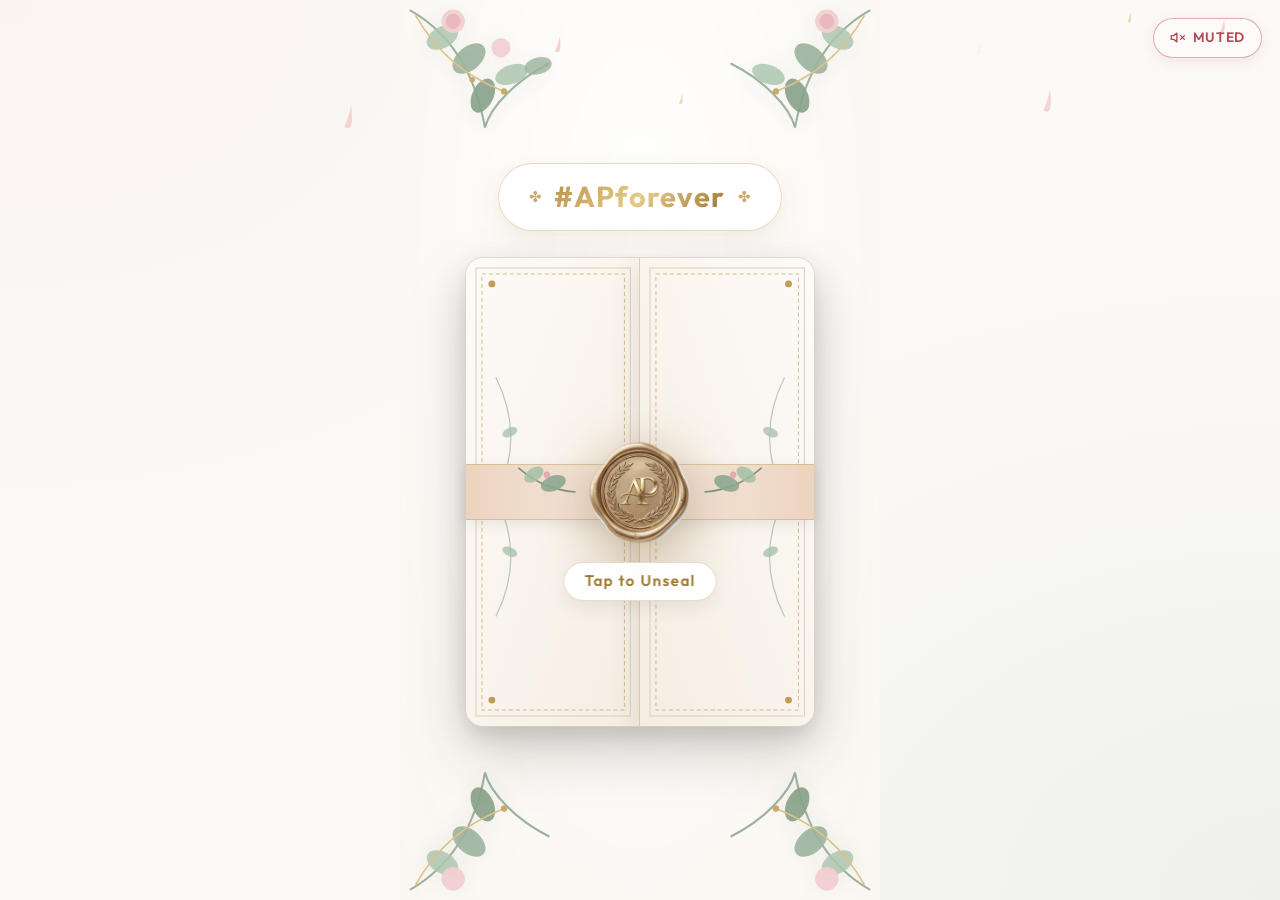
==== index.html @ a93ab53d "feat: add responsive CSS styling and update index footer with family compliments section" ====
<!DOCTYPE html>
<html lang="en">

<head>
  <meta charset="UTF-8" />
  <meta name="viewport" content="width=device-width, initial-scale=1.0, maximum-scale=1.0, user-scalable=no" />
  <title>Akash & Pranshi Wedding Invitation | #APforever</title>

  <!-- SEO & Social Sharing (WhatsApp / iMessage Preview) -->
  <meta name="description"
    content="With the heavenly blessings of our elders, Akash & Pranshi cordially invite you to celebrate their wedding on 12th & 20th November 2026." />
  <meta property="og:title" content="Akash & Pranshi are Getting Married! #APforever" />
  <meta property="og:description" content="Tap to open the 3D wedding invitation and explore celebrations." />
  <meta property="og:image" content="./previews/modern_botanical_hybrid_mockup_1789224368327.jpg" />
  <meta property="og:type" content="website" />

  <!-- Google Web Fonts -->
  <link rel="preconnect" href="https://fonts.googleapis.com">
  <link rel="preconnect" href="https://fonts.gstatic.com" crossorigin>
  <link
    href="https://fonts.googleapis.com/css2?family=Alex+Brush&family=Cormorant+Garamond:ital,wght@0,400;0,600;0,700;1,400&family=Great+Vibes&family=Monsieur+La+Doulaise&family=Noto+Serif+Devanagari:wght@500;600;700&family=Outfit:wght@300;400;500;600;700&family=Pinyon+Script&family=Rozha+One&display=swap"
    rel="stylesheet">

  <!-- Stylesheets (Cache-busted for mobile browsers) -->
  <link rel="stylesheet" href="./css/style.css?v=6.1" />
  <link rel="stylesheet" href="./css/envelope.css?v=4.0" />
  <link rel="stylesheet" href="./css/celebrate.css?v=1.0" />
</head>

<body>

  <!-- Floating Falling Rose & Eucalyptus Petals Canvas -->
  <canvas id="petal-canvas"></canvas>
  <!-- Fullscreen Royal Fireworks & Rocket Canvas -->
  <canvas id="fireworks-canvas"></canvas>

  <!-- Ambient Audio Floating Pill -->
  <div class="audio-control-pill muted" id="audio-pill" title="Click to Play Music">
    <span class="audio-icon-muted">
      <svg width="15" height="15" viewBox="0 0 24 24" fill="none" stroke="#b54a55" stroke-width="2.2"
        stroke-linecap="round" stroke-linejoin="round">
        <polygon points="11 5 6 9 2 9 2 15 6 15 11 19 11 5"></polygon>
        <line x1="23" y1="9" x2="17" y2="15"></line>
        <line x1="17" y1="9" x2="23" y2="15"></line>
      </svg>
    </span>
    <span class="audio-label">Muted</span>
  </div>

  <!-- Background Wedding Music Audio Element -->
  <audio id="wedding-audio" loop preload="auto">
    <source src="assets/audio/wedding_music.mp3" type="audio/mpeg">
    <source src="assets/audio/bg-music.mp3" type="audio/mpeg">
  </audio>

  <!-- Toast Notification Container -->
  <div class="toast-notification" id="toast">Address copied to clipboard!</div>

  <div class="app-container">

    <!-- ======================================================================
         Stage 1: 3D Wax Seal & Envelope (Interactive Opening)
         ====================================================================== -->
    <div class="envelope-screen-wrapper" id="envelope-screen">

      <!-- Lush Botanical Corner Garlands (SVG) -->
      <svg class="screen-floral-corner top-left" viewBox="0 0 160 160" fill="none">
        <path d="M10 10 C45 30 70 65 80 120 C85 100 110 75 140 60" stroke="#8ea992" stroke-width="2"
          stroke-linecap="round" />
        <!-- Eucalyptus Leaves -->
        <ellipse cx="40" cy="35" rx="16" ry="10" transform="rotate(-30 40 35)" fill="#a3bfa7" opacity="0.85" />
        <ellipse cx="65" cy="55" rx="18" ry="11" transform="rotate(-40 65 55)" fill="#8ea992" opacity="0.9" />
        <ellipse cx="78" cy="90" rx="17" ry="10" transform="rotate(-65 78 90)" fill="#78967c" opacity="0.9" />
        <ellipse cx="105" cy="70" rx="16" ry="9" transform="rotate(-20 105 70)" fill="#a3bfa7" opacity="0.85" />
        <ellipse cx="130" cy="62" rx="13" ry="8" transform="rotate(-15 130 62)" fill="#8ea992" opacity="0.8" />
        <!-- Blush Flower Buds -->
        <circle cx="50" cy="20" r="11" fill="#f0c8cb" opacity="0.95" />
        <circle cx="50" cy="20" r="7" fill="#e5adb1" opacity="0.9" />
        <circle cx="95" cy="45" r="9" fill="#f0c8cb" opacity="0.9" />
        <!-- Golden Branch Accents -->
        <path d="M15 15 C35 50 60 70 95 85" stroke="#d8ba78" stroke-width="1.5" stroke-linecap="round" />
        <circle cx="98" cy="86" r="3" fill="#c29d59" />
        <circle cx="68" cy="75" r="2.5" fill="#c29d59" />
      </svg>

      <svg class="screen-floral-corner top-right" viewBox="0 0 160 160" fill="none">
        <path d="M10 10 C45 30 70 65 80 120 C85 100 110 75 140 60" stroke="#8ea992" stroke-width="2"
          stroke-linecap="round" />
        <ellipse cx="40" cy="35" rx="16" ry="10" transform="rotate(-30 40 35)" fill="#a3bfa7" opacity="0.85" />
        <ellipse cx="65" cy="55" rx="18" ry="11" transform="rotate(-40 65 55)" fill="#8ea992" opacity="0.9" />
        <ellipse cx="78" cy="90" rx="17" ry="10" transform="rotate(-65 78 90)" fill="#78967c" opacity="0.9" />
        <ellipse cx="105" cy="70" rx="16" ry="9" transform="rotate(-20 105 70)" fill="#a3bfa7" opacity="0.85" />
        <circle cx="50" cy="20" r="11" fill="#f0c8cb" opacity="0.95" />
        <circle cx="50" cy="20" r="7" fill="#e5adb1" opacity="0.9" />
        <path d="M15 15 C35 50 60 70 95 85" stroke="#d8ba78" stroke-width="1.5" stroke-linecap="round" />
        <circle cx="98" cy="86" r="3" fill="#c29d59" />
      </svg>

      <svg class="screen-floral-corner bottom-left" viewBox="0 0 160 160" fill="none">
        <path d="M10 10 C45 30 70 65 80 120 C85 100 110 75 140 60" stroke="#8ea992" stroke-width="2"
          stroke-linecap="round" />
        <ellipse cx="40" cy="35" rx="16" ry="10" transform="rotate(-30 40 35)" fill="#a3bfa7" opacity="0.85" />
        <ellipse cx="65" cy="55" rx="18" ry="11" transform="rotate(-40 65 55)" fill="#8ea992" opacity="0.9" />
        <ellipse cx="78" cy="90" rx="17" ry="10" transform="rotate(-65 78 90)" fill="#78967c" opacity="0.9" />
        <circle cx="50" cy="20" r="11" fill="#f0c8cb" opacity="0.95" />
        <path d="M15 15 C35 50 60 70 95 85" stroke="#d8ba78" stroke-width="1.5" stroke-linecap="round" />
        <circle cx="98" cy="86" r="3" fill="#c29d59" />
      </svg>

      <svg class="screen-floral-corner bottom-right" viewBox="0 0 160 160" fill="none">
        <path d="M10 10 C45 30 70 65 80 120 C85 100 110 75 140 60" stroke="#8ea992" stroke-width="2"
          stroke-linecap="round" />
        <ellipse cx="40" cy="35" rx="16" ry="10" transform="rotate(-30 40 35)" fill="#a3bfa7" opacity="0.85" />
        <ellipse cx="65" cy="55" rx="18" ry="11" transform="rotate(-40 65 55)" fill="#8ea992" opacity="0.9" />
        <ellipse cx="78" cy="90" rx="17" ry="10" transform="rotate(-65 78 90)" fill="#78967c" opacity="0.9" />
        <circle cx="50" cy="20" r="11" fill="#f0c8cb" opacity="0.95" />
        <path d="M15 15 C35 50 60 70 95 85" stroke="#d8ba78" stroke-width="1.5" stroke-linecap="round" />
        <circle cx="98" cy="86" r="3" fill="#c29d59" />
      </svg>

      <!-- Elegant Hashtag Crest above Envelope -->
      <div class="envelope-intro-header">
        <div class="envelope-hashtag-crest">
          <span class="hashtag-flourish">✤</span>
          <span class="envelope-hashtag">#APforever</span>
          <span class="hashtag-flourish">✤</span>
        </div>
      </div>
      <div class="envelope-stage">
        <div class="envelope" id="main-envelope">

          <!-- Inside Royal Invitation Card (Revealed as palace doors open, then expands into full screen) -->
          <!-- Inside Royal Invitation Card (Floats Upwards upon unsealing) -->
          <div class="envelope-invitation-card" id="envelope-card" style="padding: 0; overflow: hidden; background: transparent; border: none; opacity: 0; visibility: hidden;">
            <div class="divine-popup-card theme-botanical" id="active-divine-card">
              <!-- Matching Royal Theme Frame with Corner Flourishes -->
              <div class="divine-card-frame">
                <div class="frame-corner top-left"></div>
                <div class="frame-corner top-right"></div>
                <div class="frame-corner bottom-left"></div>
                <div class="frame-corner bottom-right"></div>

                <!-- Center AP Monogram Logo: Positioned above and between the joining hands -->
                <div class="divine-ap-logo-wrap framed-logo">
                  <img src="./assets/ap_logo_brown.png" alt="AP Logo" class="divine-ap-logo-img" id="divine-ap-logo-img" />
                </div>

                <!-- Sacred Artwork: Both hands originate flush from the left and right frame lines -->
                <div class="divine-cutout-wrap framed-hands" id="divine-cutout-wrap">
                  <div class="divine-cutout-aura"></div>
                  <img src="./assets/shiva_parvati_vivah_hands.png" alt="Shiva Parvati Vivah Divine Hands Union" class="divine-hands-cutout" id="divine-hands-cutout" />
                </div>

                <!-- Bottom Footer: Couple Names -->
                <div class="divine-footer framed-footer">
                  <div class="divine-names-wrap">
                    <span class="divine-name name-akash">Akash</span>
                    <span class="divine-amp">&amp;</span>
                    <span class="divine-name name-pranshi">Pranshi</span>
                  </div>
                </div>
              </div>
            </div>
          </div>

          <!-- Gatefold Palace Doors: Left Door & Right Door -->
          <div class="gatefold-door gatefold-left" id="gatefold-left">
            <svg class="gatefold-door-svg" viewBox="0 0 175 470" preserveAspectRatio="none">
              <defs>
                <linearGradient id="gateGradL" x1="0%" y1="0%" x2="100%" y2="100%">
                  <stop offset="0%" stop-color="#fdfbf8" />
                  <stop offset="100%" stop-color="#f5ede2" />
                </linearGradient>
              </defs>
              <rect x="0" y="0" width="175" height="470" fill="url(#gateGradL)" />
              <rect x="10" y="10" width="155" height="450" fill="none" stroke="#e0d5c3" stroke-width="1.2" />
              <rect x="16" y="16" width="143" height="438" fill="none" stroke="#c29d59" stroke-width="1"
                stroke-dasharray="4,3" opacity="0.65" />
              <circle cx="26" cy="26" r="3.5" fill="#c29d59" />
              <circle cx="26" cy="444" r="3.5" fill="#c29d59" />
              <path d="M 30 120 C 50 160 50 200 30 240 C 50 280 50 320 30 360" stroke="#8ea992" stroke-width="1.2"
                fill="none" opacity="0.6" />
              <ellipse cx="44" cy="175" rx="8" ry="4.5" transform="rotate(-25 44 175)" fill="#a3bfa7" opacity="0.75" />
              <ellipse cx="44" cy="295" rx="8" ry="4.5" transform="rotate(25 44 295)" fill="#a3bfa7" opacity="0.75" />
            </svg>
          </div>

          <div class="gatefold-door gatefold-right" id="gatefold-right">
            <svg class="gatefold-door-svg" viewBox="0 0 175 470" preserveAspectRatio="none">
              <defs>
                <linearGradient id="gateGradR" x1="100%" y1="0%" x2="0%" y2="100%">
                  <stop offset="0%" stop-color="#fdfbf8" />
                  <stop offset="100%" stop-color="#f5ede2" />
                </linearGradient>
              </defs>
              <rect x="0" y="0" width="175" height="470" fill="url(#gateGradR)" />
              <rect x="10" y="10" width="155" height="450" fill="none" stroke="#e0d5c3" stroke-width="1.2" />
              <rect x="16" y="16" width="143" height="438" fill="none" stroke="#c29d59" stroke-width="1"
                stroke-dasharray="4,3" opacity="0.65" />
              <circle cx="149" cy="26" r="3.5" fill="#c29d59" />
              <circle cx="149" cy="444" r="3.5" fill="#c29d59" />
              <path d="M 145 120 C 125 160 125 200 145 240 C 125 280 125 320 145 360" stroke="#8ea992"
                stroke-width="1.2" fill="none" opacity="0.6" />
              <ellipse cx="131" cy="175" rx="8" ry="4.5" transform="rotate(25 131 175)" fill="#a3bfa7" opacity="0.75" />
              <ellipse cx="131" cy="295" rx="8" ry="4.5" transform="rotate(-25 131 295)" fill="#a3bfa7"
                opacity="0.75" />
            </svg>
          </div>

          <!-- Silk Ribbon Band across the Center Seam -->
          <div class="envelope-ribbon-band" id="envelope-ribbon-band"></div>

          <!-- Botanical Sprigs flanking the Seal -->
          <svg class="seal-botanical-wings" id="seal-wings" viewBox="0 0 240 80" fill="none">
            <path d="M60 40 C35 38 20 28 8 18" stroke="#78967c" stroke-width="1.5" stroke-linecap="round" />
            <ellipse cx="40" cy="32" rx="12" ry="7" transform="rotate(-20 40 32)" fill="#8ea992" opacity="0.9" />
            <ellipse cx="22" cy="24" rx="10" ry="6" transform="rotate(-35 22 24)" fill="#a3bfa7" opacity="0.85" />
            <circle cx="34" cy="24" r="3" fill="#e5adb1" />
            <path d="M180 40 C205 38 220 28 232 18" stroke="#78967c" stroke-width="1.5" stroke-linecap="round" />
            <ellipse cx="200" cy="32" rx="12" ry="7" transform="rotate(20 200 32)" fill="#8ea992" opacity="0.9" />
            <ellipse cx="218" cy="24" rx="10" ry="6" transform="rotate(35 218 24)" fill="#a3bfa7" opacity="0.85" />
            <circle cx="206" cy="24" r="3" fill="#e5adb1" />
          </svg>

          <!-- 3D Gold Wax Seal Monogram Locking Palace Doors -->
          <div class="wax-seal-wrapper" id="wax-seal-wrapper">
            <div class="wax-seal-stamp" id="wax-seal-stamp">
              <div class="seal-ring"></div>
              <div class="seal-monogram">AP</div>
            </div>
            <div class="seal-prompt" id="seal-prompt">Tap to Unseal</div>
          </div>

        </div>
      </div>
    </div>

    <!-- ======================================================================
         Stage 2: Full Wedding Invitation Card & Celebrations
         ====================================================================== -->
    <main id="wedding-card-view">

      <!-- Auspicious Hero Card -->
      <section class="hero-invitation-card">

        <!-- Lord Ganesha Auspicious Crest -->
        <div class="ganesha-crest">
          <img src="./assets/ganesha_gold.png" alt="Lord Ganesha" class="ganesha-icon-img" />
          <div class="ganesha-shloka">॥ श्री गणेशाय नमः ॥</div>
        </div>

        <span class="hashtag-pill">#APforever</span>

        <p class="invite-prose" style="font-size: 0.92rem; margin-bottom: 14px;">
          With the heavenly blessings of our beloved elders and families, we joyfully invite you to celebrate the
          wedding of
        </p>

        <!-- Couple Names Typography -->
        <div class="couple-names-block">
          <span class="couple-name name-akash">Akash</span>
          <span class="ampersand">&</span>
          <span class="couple-name name-pranshi">Pranshi</span>
        </div>

        <div class="gold-flourish-divider">
          <span class="flourish-symbol">✤</span>
        </div>

        <p class="invite-prose">
          Two souls, two families, united in love and lifelong companionship.
        </p>

        <!-- Live Countdown Timer -->
        <div class="countdown-container">
          <div class="countdown-title">Counting Down to Our Auspicious Union</div>
          <div class="countdown-grid">
            <div class="countdown-slot">
              <div class="countdown-number" id="cd-days">00</div>
              <div class="countdown-unit">Days</div>
            </div>
            <div class="countdown-slot">
              <div class="countdown-number" id="cd-hours">00</div>
              <div class="countdown-unit">Hours</div>
            </div>
            <div class="countdown-slot">
              <div class="countdown-number" id="cd-minutes">00</div>
              <div class="countdown-unit">Mins</div>
            </div>
            <div class="countdown-slot">
              <div class="countdown-number" id="cd-seconds">00</div>
              <div class="countdown-unit">Secs</div>
            </div>
          </div>
        </div>

        <!-- Action Buttons Grid -->
        <div class="cta-actions-group">
          <!-- Celebrate Our Union Button (Multi-Rocket Salvo Celebration) -->
          <button class="btn-celebrate celebrate-theme-3" id="btn-celebrate" title="Click to launch celebration fireworks!">
            <span class="celebrate-icon">🌺</span>
            <span class="celebrate-label">Celebrate Our Union</span>
          </button>

          <button class="btn-gold" id="btn-add-calendar">
            <span>📅 Add to Google Calendar</span>
          </button>
        </div>

      </section>

      <!-- ======================================================================
           Section: Interactive Itinerary Tabs (No Sangeet)
           ====================================================================== -->
      <section class="section-container" id="schedule-section">
        <div class="section-header">
          <span class="section-label">Wedding Festivities</span>
          <h2 class="section-heading">Ceremony Itinerary</h2>
        </div>

        <!-- Interaction Affordance Cue -->
        <div class="tab-interaction-cue">
          <span>✨ 2-Day Celebrations • Tap below to switch ✦</span>
        </div>

        <!-- Tab Pills with Smooth Sliding Indicator & Dual-Tier Date Badges -->
        <div class="tab-pills-wrapper" id="tab-pills-wrapper" data-active-tab="tab-tilak">
          <div class="tab-slider-indicator" id="tab-slider-indicator"></div>
          <button class="tab-pill-btn active" data-tab="tab-tilak">
            <span class="tab-btn-title">Tilak Ceremony</span>
            <span class="tab-btn-badge">Day 1 • Nov 12</span>
          </button>
          <button class="tab-pill-btn" data-tab="tab-wedding">
            <span class="tab-btn-title">The Wedding</span>
            <span class="tab-btn-badge">Day 2 • Nov 20</span>
          </button>
        </div>

        <!-- Tab Content 1: Tilak Ceremony -->
        <div class="tab-content-card active" id="tab-tilak">
          <span class="ceremony-badge">Day 1 • Auspicious Blessings</span>
          <h3 class="ceremony-title">Tilak Ceremony</h3>
          <div class="ceremony-datetime">
            <span>🗓️ Thursday, 12th November 2026</span>
          </div>

          <!-- Event Schedule Milestones -->
          <div class="timeline-milestones">
            <div class="milestone-item">
              <span class="milestone-time">06:00 PM</span>
              <div class="milestone-content">
                <strong>Tilak Ceremony</strong>
                <span>Sacred tilak rituals, auspicious blessings, and familial honor to sanctify the auspicious bond</span>
                <div class="milestone-attire-row">
                  <span class="milestone-attire-label">🟡 Attire: Royal Traditional / Festive Ethnic</span>
                  <div class="milestone-swatch-discs">
                    <div class="swatch-halo-disc" style="background: #D4AF37;" title="Royal Gold"></div>
                    <div class="swatch-halo-disc" style="background: #E58E26;" title="Auspicious Saffron"></div>
                    <div class="swatch-halo-disc" style="background: #8A1C24;" title="Festive Maroon"></div>
                    <div class="swatch-halo-disc" style="background: #FDFBF7;" title="Raw Silk Ivory"></div>
                  </div>
                </div>
              </div>
            </div>
            <div class="milestone-item">
              <span class="milestone-time">08:00 PM</span>
              <div class="milestone-content">
                <strong>Dinner</strong>
                <span>Celebratory royal dinner feast with loved ones</span>
              </div>
            </div>
          </div>

          <div class="ceremony-venue-box">
            <div class="venue-header-row">
              <span class="venue-name">📍 Akash's Residence</span>
              <button class="btn-copy-address" onclick="copyAddress('House No. 238, Sparsh Paradise, Phase II, Rahimabad, Sarojini Nagar, Lucknow, Uttar Pradesh')">📋
                Copy</button>
            </div>
            House No. 238, Sparsh Paradise, Phase II,<br>
            Rahimabad, Sarojini Nagar, Lucknow, Uttar Pradesh
          </div>

          <button class="btn-gold" onclick="openDirections('tilak')">
            <span>🗺️ Get Directions on Google Maps</span>
          </button>
        </div>

        <!-- Tab Content 2: The Wedding -->
        <div class="tab-content-card" id="tab-wedding">
          <span class="ceremony-badge">Day 2 • Sacred Union & Celebrations</span>
          <h3 class="ceremony-title">The Wedding</h3>
          <div class="ceremony-datetime">
            <span>🗓️ Friday, 20th November 2026</span>
          </div>

          <!-- Event Schedule Milestones -->
          <div class="timeline-milestones">
            <div class="milestone-item">
              <span class="milestone-time">09:00 AM</span>
              <div class="milestone-content">
                <strong>Baraat Nikasi</strong>
                <span class="milestone-highlight-note">
                  📌 <em>Please note: The baraat will set out from our residence on Friday, 20 November 2026, at 9:00 AM. Your timely presence is kindly requested.</em>
                </span>
              </div>
            </div>
            <div class="milestone-item">
              <span class="milestone-time">08:00 PM</span>
              <div class="milestone-content">
                <strong>Baraat Swagat</strong>
                <span>Welcoming the groom with joy and drums</span>
              </div>
            </div>
            <div class="milestone-item">
              <span class="milestone-time">08:30 PM</span>
              <div class="milestone-content">
                <strong>Jaimala</strong>
                <span>Exchange of sacred floral garlands</span>
              </div>
            </div>
            <div class="milestone-item">
              <span class="milestone-time">09:00 PM</span>
              <div class="milestone-content">
                <strong>Dinner</strong>
                <span>Celebratory royal dinner banquet with loved ones</span>
              </div>
            </div>
            <div class="milestone-item">
              <span class="milestone-time">Next Day ~06:00 AM</span>
              <div class="milestone-content">
                <strong>Vidayi</strong>
                <span>Heartfelt farewell & lifelong blessings</span>
              </div>
            </div>
          </div>

          <div class="ceremony-venue-box">
            <div class="venue-header-row">
              <span class="venue-name">📍 HB Klyde Premier</span>
              <button class="btn-copy-address"
                onclick="copyAddress('HB Klyde Premier, Near Aryabhatta International School, Zero Point, Rampur Road, Moradabad, Uttar Pradesh 244001')">📋
                Copy</button>
            </div>
            Near Aryabhatta International School, Zero Point,<br>
            Rampur Road, Moradabad, Uttar Pradesh 244001
          </div>

          <button class="btn-gold" onclick="openDirections('wedding')">
            <span>🗺️ Get Directions on Google Maps</span>
          </button>
        </div>

      </section>

      <!-- ======================================================================
           Section: Digital "Shower Blessings" Guestbook
           ====================================================================== -->
      <section class="section-container" id="guestbook-section">
        <div class="section-header">
          <span class="section-label">Your Love & Prayers</span>
          <h2 class="section-heading">Shower Blessings</h2>
        </div>

        <div class="guestbook-card">
          <form class="blessing-form" id="blessing-form">
            <input type="text" id="guest-name" class="input-field" placeholder="Your Name" required />
            <textarea id="guest-message" class="textarea-field"
              placeholder="Share your heartfelt blessing or warm message for the couple..." required></textarea>
            <button type="submit" class="btn-shower">
              <span>🌸 Shower Blessings on Akash & Pranshi</span>
            </button>
          </form>

          <!-- Wishes Stream -->
          <div class="wishes-stream" id="wishes-stream">
            <!-- Dynamically populated by guestbook.js -->
          </div>
        </div>
      </section>

      <!-- Footer -->
      <footer>
        <!-- Closing Botanical Lotus Garland -->
        <svg class="footer-lotus-garland" viewBox="0 0 240 40" fill="none">
          <!-- Center Lotus -->
          <path d="M120 6 C115 15 110 24 120 31 C130 24 125 15 120 6 Z" fill="#c29d59" opacity="0.95" />
          <path d="M120 16 C111 17 104 23 113 30 C117 28 119 23 120 16 Z" fill="#dfbe7d" opacity="0.9" />
          <path d="M120 16 C129 17 136 23 127 30 C123 28 121 23 120 16 Z" fill="#dfbe7d" opacity="0.9" />
          <circle cx="120" cy="3" r="1.8" fill="#c29d59" />
          <!-- Left Vine & Leaves -->
          <path d="M108 26 C88 26 68 20 38 22 C24 23 10 24 0 24" stroke="#c29d59" stroke-width="1.2"
            stroke-linecap="round" />
          <ellipse cx="88" cy="20" rx="8" ry="4.5" transform="rotate(-15 88 20)" fill="#8ea992" opacity="0.88" />
          <ellipse cx="66" cy="24" rx="7" ry="4" transform="rotate(18 66 24)" fill="#a3bfa7" opacity="0.85" />
          <ellipse cx="44" cy="19" rx="6" ry="3.5" transform="rotate(-10 44 19)" fill="#78967c" opacity="0.88" />
          <circle cx="76" cy="15" r="2" fill="#c29d59" />
          <circle cx="54" cy="26" r="1.8" fill="#e5adb1" />
          <!-- Right Vine & Leaves -->
          <path d="M132 26 C152 26 172 20 202 22 C216 23 230 24 240 24" stroke="#c29d59" stroke-width="1.2"
            stroke-linecap="round" />
          <ellipse cx="152" cy="20" rx="8" ry="4.5" transform="rotate(15 152 20)" fill="#8ea992" opacity="0.88" />
          <ellipse cx="174" cy="24" rx="7" ry="4" transform="rotate(-18 174 24)" fill="#a3bfa7" opacity="0.85" />
          <ellipse cx="196" cy="19" rx="6" ry="3.5" transform="rotate(10 196 19)" fill="#78967c" opacity="0.88" />
          <circle cx="164" cy="15" r="2" fill="#c29d59" />
          <circle cx="186" cy="26" r="1.8" fill="#e5adb1" />
        </svg>

        <p style="font-weight: 600; color: var(--color-primary); margin-bottom: 8px;">#APforever</p>

        <!-- With Best Compliments From Box -->
        <div class="compliments-box">
          <div class="compliments-title"><strong>With Best Compliments From</strong></div>
          <div class="compliments-names"><strong>Mr. NK Dubey and Mrs. Madhuri Dubey</strong></div>
          <div class="compliments-address">
            House No. 238, Sparsh Paradise, Phase II,<br>
            Rahimabad, Sarojini Nagar, Lucknow, Uttar Pradesh
          </div>
        </div>

        <!-- Bottom Flourish Baseline -->
        <div class="footer-bottom-flourish">
          <span>✦</span>
          <span>❖</span>
          <span>✦</span>
        </div>
      </footer>

    </main>

  </div>

  <!-- High-Performance 60fps Animation Library: GSAP 3.12 (Offline-first with CDN Fallback) -->
  <script src="./js/libs/gsap.min.js"></script>
  <script>
    if (typeof gsap === 'undefined') {
      document.write('<script src="https://cdnjs.cloudflare.com/ajax/libs/gsap/3.12.5/gsap.min.js"><\/script>');
    }
  </script>

  <!-- Scripts (Cache-busted for mobile browsers) -->
  <script src="./js/petals.js?v=2.2"></script>
  <script src="./js/app.js?v=2.3"></script>
  <script src="./js/envelope.js?v=3.9"></script>
  <script src="./js/countdown.js?v=2.2"></script>
  <script src="./js/schedule.js?v=2.4"></script>
  <script src="./js/celebrate.js?v=1.0"></script>
  <script src="./js/guestbook.js?v=2.2"></script>

</body>

</html>
---- css/style.css ----
/* ==========================================================================
   Akash & Pranshi Wedding Invitation (#APforever)
   Design System: Modern Botanical Editorial
   ========================================================================== */

:root {
  /* Color Tokens */
  --color-bg: #fcfaf7;
  --color-card-bg: #ffffff;
  --color-primary: #3d5042;
  --color-primary-light: #526857;
  --color-sage: #8ea992;
  --color-sage-soft: rgba(142, 169, 146, 0.15);
  --color-gold: #c29d59;
  --color-gold-light: #e5cd96;
  --color-gold-dark: #9e7a36;
  --color-gold-gradient: linear-gradient(135deg, #c29d59 0%, #ecd399 50%, #9e7a36 100%);
  --color-blush: #eac5c8;
  --color-blush-soft: rgba(234, 197, 200, 0.25);
  --color-text: #262927;
  --color-text-muted: #676e69;
  --color-border: #ede7dd;
  --color-border-gold: rgba(194, 157, 89, 0.35);

  /* Typography */
  --font-serif: 'Cormorant Garamond', Georgia, serif;
  --font-sans: 'Outfit', -apple-system, BlinkMacSystemFont, sans-serif;
  --font-script: 'Alex Brush', 'Great Vibes', cursive;
  --font-hindi: 'Noto Serif Devanagari', serif;

  /* Shadows & Glassmorphism */
  --shadow-subtle: 0 8px 30px rgba(0, 0, 0, 0.04);
  --shadow-card: 0 15px 45px rgba(50, 40, 30, 0.08);
  --shadow-gold: 0 8px 25px rgba(194, 157, 89, 0.28);
  --glass-bg: rgba(255, 255, 255, 0.85);
  --glass-border: 1px solid rgba(255, 255, 255, 0.7);
  --glass-blur: blur(14px);

  /* Layout */
  --container-width: 480px; /* Mobile optimal width */
  --radius-lg: 24px;
  --radius-md: 16px;
  --radius-pill: 999px;
}

/* Reset & Base */
*, *::before, *::after {
  box-sizing: border-box;
  margin: 0;
  padding: 0;
  -webkit-tap-highlight-color: transparent;
}

html {
  scroll-behavior: smooth;
  font-size: 17.5px;
}

body {
  font-family: var(--font-sans);
  background-color: var(--color-bg);
  background-image: 
    radial-gradient(at 0% 0%, rgba(234, 197, 200, 0.12) 0px, transparent 50%),
    radial-gradient(at 100% 100%, rgba(142, 169, 146, 0.12) 0px, transparent 50%);
  color: var(--color-text);
  line-height: 1.6;
  min-height: 100vh;
  overflow-x: hidden;
  position: relative;
}

/* Background Petals Canvas */
#petal-canvas {
  position: fixed;
  top: 0;
  left: 0;
  width: 100vw;
  height: 100vh;
  pointer-events: none;
  z-index: 1000;
}

/* App Wrapper */
.app-container {
  width: 100%;
  max-width: var(--container-width);
  margin: 0 auto;
  min-height: 100vh;
  position: relative;
  display: flex;
  flex-direction: column;
}

/* Floating Audio Control Pill */
.audio-control-pill {
  position: fixed;
  top: 18px;
  right: 18px;
  z-index: 999;
  background: var(--glass-bg);
  backdrop-filter: var(--glass-blur);
  -webkit-backdrop-filter: var(--glass-blur);
  border: 1px solid var(--color-border-gold);
  padding: 8px 16px;
  border-radius: var(--radius-pill);
  display: flex;
  align-items: center;
  gap: 8px;
  cursor: pointer;
  box-shadow: 0 6px 20px rgba(0, 0, 0, 0.06);
  transition: all 0.3s cubic-bezier(0.2, 0.8, 0.2, 1);
}

.audio-control-pill:hover {
  transform: translateY(-2px);
  box-shadow: var(--shadow-gold);
}

/* Playing State */
.audio-control-pill.playing {
  border-color: var(--color-gold);
  background: rgba(255, 255, 255, 0.94);
  box-shadow: 0 4px 20px rgba(194, 157, 89, 0.35);
}

.audio-control-pill.playing .audio-label {
  color: var(--color-primary);
  font-weight: 600;
}

/* Muted State */
.audio-control-pill.muted {
  border-color: rgba(181, 74, 85, 0.45);
  background: rgba(255, 250, 250, 0.94);
  box-shadow: 0 4px 15px rgba(181, 74, 85, 0.12);
}

.audio-control-pill.muted .audio-label {
  color: #b54a55;
  font-weight: 600;
}

.audio-icon-muted {
  display: flex;
  align-items: center;
  justify-content: center;
}

.music-bars {
  display: flex;
  align-items: flex-end;
  gap: 3px;
  height: 14px;
}

.music-bars span {
  width: 2.5px;
  height: 100%;
  background: var(--color-gold);
  border-radius: 2px;
  transform-origin: bottom;
  animation: equalize 1.2s infinite ease-in-out;
}

.music-bars span:nth-child(1) { height: 40%; animation-delay: 0s; }
.music-bars span:nth-child(2) { height: 90%; animation-delay: 0.2s; }
.music-bars span:nth-child(3) { height: 60%; animation-delay: 0.4s; }

@keyframes equalize {
  0%, 100% { transform: scaleY(0.3); }
  50% { transform: scaleY(1); }
}

.audio-label {
  font-size: 0.78rem;
  letter-spacing: 0.05em;
  text-transform: uppercase;
}

/* ==========================================================================
   Main Wedding Card & Sections
   ========================================================================== */

#wedding-card-view {
  display: none;
  opacity: 0;
  padding: 16px 16px 80px;
  width: 100%;
  will-change: opacity, transform;
}

#wedding-card-view.active {
  display: block;
  opacity: 1;
}

/* Botanical Hero Card */
.hero-invitation-card {
  background: var(--color-card-bg);
  border-radius: var(--radius-lg);
  border: 1px solid var(--color-border);
  box-shadow: var(--shadow-card);
  padding: 40px 24px 34px;
  text-align: center;
  position: relative;
  overflow: hidden;
  margin-bottom: 24px;
}

/* Subtle corner botanical watermarks */
.hero-invitation-card::before,
.hero-invitation-card::after {
  content: '';
  position: absolute;
  width: 130px;
  height: 130px;
  background-size: contain;
  background-repeat: no-repeat;
  pointer-events: none;
  opacity: 0.45;
}

.hero-invitation-card::before {
  top: 0;
  left: 0;
  background-image: radial-gradient(circle at top left, rgba(142, 169, 146, 0.4), transparent 70%);
}

.hero-invitation-card::after {
  bottom: 0;
  right: 0;
  background-image: radial-gradient(circle at bottom right, rgba(234, 197, 200, 0.4), transparent 70%);
}

/* Auspicious Lord Ganesha Header */
.ganesha-crest {
  display: flex;
  flex-direction: column;
  align-items: center;
  margin-bottom: 20px;
}

.ganesha-icon-img {
  width: 76px;
  height: auto;
  aspect-ratio: 350 / 462;
  object-fit: contain;
  filter: drop-shadow(0 4px 12px rgba(194, 157, 89, 0.38));
  margin-bottom: 12px;
  transition: transform 0.4s ease;
  user-select: none;
}

.ganesha-icon-img:hover {
  transform: scale(1.06);
}

.ganesha-sneak-img {
  width: 44px;
  height: auto;
  aspect-ratio: 350 / 462;
  object-fit: contain;
  filter: drop-shadow(0 2px 6px rgba(194, 157, 89, 0.3));
  margin-bottom: 6px;
  user-select: none;
}

.ganesha-icon-svg {
  width: 58px;
  height: 58px;
  fill: var(--color-gold);
  filter: drop-shadow(0 2px 8px rgba(194, 157, 89, 0.3));
  margin-bottom: 8px;
  transition: transform 0.4s ease;
}

.ganesha-icon-svg:hover {
  transform: scale(1.06);
}

.ganesha-shloka {
  font-family: var(--font-hindi);
  color: var(--color-gold-dark);
  font-size: 1.18rem;
  letter-spacing: 0.05em;
  font-weight: 600;
  text-shadow: 0 1px 2px rgba(194, 157, 89, 0.15);
}

/* Hashtag Pill */
.hashtag-pill {
  display: inline-block;
  padding: 4px 14px;
  background: var(--color-sage-soft);
  color: var(--color-primary);
  font-family: var(--font-sans);
  font-size: 0.82rem;
  font-weight: 600;
  letter-spacing: 0.04em;
  border-radius: var(--radius-pill);
  margin-bottom: 12px;
  text-transform: none;
}

/* Couple Names Typography */
.couple-names-block {
  margin: 32px 0 22px;
  overflow: visible;
}

.couple-name {
  font-family: 'Alex Brush', 'Great Vibes', cursive;
  font-size: clamp(3.2rem, 10vw, 4.2rem);
  font-weight: 400;
  color: #1a1a1a;
  line-height: 1.15;
  display: block;
  letter-spacing: 0.02em;
  padding: 2px 0;
  text-shadow: 0 1px 2px rgba(0, 0, 0, 0.05);
}

.couple-name.name-akash,
.name-akash {
  font-family: 'Alex Brush', 'Pinyon Script', cursive;
}

.ampersand {
  font-family: var(--font-script);
  font-size: clamp(2.2rem, 6.5vw, 2.8rem);
  color: var(--color-gold);
  display: block;
  margin: -6px 0;
  font-weight: 400;
}

/* Invitation Text */
.invite-prose {
  color: var(--color-text-muted);
  font-size: 0.95rem;
  max-width: 360px;
  margin: 0 auto 22px;
  line-height: 1.6;
}

.gold-flourish-divider {
  display: flex;
  align-items: center;
  justify-content: center;
  gap: 12px;
  margin: 20px 0;
}

.gold-flourish-divider::before,
.gold-flourish-divider::after {
  content: '';
  height: 1px;
  width: 50px;
  background: linear-gradient(to right, transparent, var(--color-gold), transparent);
}

.flourish-symbol {
  color: var(--color-gold);
  font-size: 0.9rem;
}

/* Live Countdown Box */
.countdown-container {
  background: rgba(253, 251, 248, 0.9);
  border: 1px solid var(--color-border);
  border-radius: var(--radius-md);
  padding: 18px 12px;
  margin: 20px 0 24px;
}

.countdown-title {
  font-size: 0.78rem;
  font-weight: 600;
  letter-spacing: 0.12em;
  text-transform: uppercase;
  color: var(--color-primary);
  margin-bottom: 12px;
}

.countdown-grid {
  display: flex;
  justify-content: center;
  gap: 10px;
}

.countdown-slot {
  background: #ffffff;
  border: 1px solid rgba(194, 157, 89, 0.25);
  border-radius: 12px;
  padding: 10px 8px;
  min-width: 60px;
  box-shadow: 0 4px 12px rgba(0, 0, 0, 0.03);
}

.countdown-number {
  font-family: var(--font-serif);
  font-size: 1.65rem;
  font-weight: 700;
  color: var(--color-gold-dark);
  line-height: 1;
}

.countdown-unit {
  font-size: 0.65rem;
  font-weight: 600;
  color: var(--color-text-muted);
  text-transform: uppercase;
  letter-spacing: 0.05em;
  margin-top: 4px;
}

/* Action Buttons */
.btn-gold {
  background: var(--color-gold-gradient);
  color: #ffffff;
  font-family: var(--font-sans);
  font-size: 0.88rem;
  font-weight: 600;
  letter-spacing: 0.06em;
  text-transform: uppercase;
  padding: 14px 28px;
  border-radius: var(--radius-pill);
  border: none;
  cursor: pointer;
  box-shadow: var(--shadow-gold);
  transition: all 0.3s ease;
  display: inline-flex;
  align-items: center;
  justify-content: center;
  gap: 8px;
  text-decoration: none;
  width: 100%;
}

.btn-gold:hover {
  transform: translateY(-2px);
  box-shadow: 0 10px 30px rgba(194, 157, 89, 0.4);
}

.btn-secondary {
  background: transparent;
  color: var(--color-primary);
  border: 1.5px solid var(--color-primary);
  padding: 12px 24px;
  border-radius: var(--radius-pill);
  font-size: 0.85rem;
  font-weight: 600;
  cursor: pointer;
  display: inline-flex;
  align-items: center;
  justify-content: center;
  gap: 8px;
  text-decoration: none;
  transition: all 0.3s ease;
  width: 100%;
  margin-top: 10px;
}

.btn-secondary:hover {
  background: var(--color-sage-soft);
}

/* ==========================================================================
   Section: Interactive Event Tabs (Schedule)
   ========================================================================== */

.section-container {
  margin-bottom: 30px;
}

.section-header {
  text-align: center;
  margin-bottom: 20px;
}

.section-label {
  font-size: 0.78rem;
  font-weight: 600;
  letter-spacing: 0.14em;
  text-transform: uppercase;
  color: var(--color-gold);
  display: block;
  margin-bottom: 4px;
}

.section-heading {
  font-family: var(--font-serif);
  font-size: 2rem;
  color: #202b23;
  font-weight: 700;
}

/* Interaction Affordance Cue */
.tab-interaction-cue {
  display: flex;
  align-items: center;
  justify-content: center;
  gap: 6px;
  font-size: 0.74rem;
  font-weight: 700;
  letter-spacing: 0.06em;
  text-transform: uppercase;
  color: var(--color-gold-dark);
  margin-bottom: 12px;
  animation: tabCuePulse 2.8s infinite ease-in-out;
}

@keyframes tabCuePulse {
  0%, 100% { opacity: 0.85; transform: scale(1); }
  50% { opacity: 1; transform: scale(1.02); }
}

/* Tab Navigation Buttons with Sliding Capsule (Option 1) */
.tab-pills-wrapper {
  position: relative;
  display: flex;
  background: #f3ede2;
  padding: 5px;
  border-radius: var(--radius-pill);
  margin-bottom: 22px;
  border: 1.5px solid rgba(194, 157, 89, 0.45);
  box-shadow: inset 0 2px 5px rgba(0, 0, 0, 0.03);
  user-select: none;
  overflow: hidden;
}

.tab-slider-indicator {
  position: absolute;
  top: 5px;
  bottom: 5px;
  left: 5px;
  width: calc(50% - 5px);
  background: #ffffff;
  border-radius: var(--radius-pill);
  border: 1.5px solid var(--color-gold);
  box-shadow: 
    0 4px 18px rgba(194, 157, 89, 0.32),
    0 1px 3px rgba(0, 0, 0, 0.05);
  transition: transform 0.36s cubic-bezier(0.25, 1, 0.45, 1);
  pointer-events: none;
  z-index: 1;
}

.tab-pills-wrapper[data-active-tab="tab-tilak"] .tab-slider-indicator,
.tab-pills-wrapper[data-active-tab="tab-haldi"] .tab-slider-indicator {
  transform: translateX(0);
}

.tab-pills-wrapper[data-active-tab="tab-wedding"] .tab-slider-indicator {
  transform: translateX(100%);
}

.tab-pill-btn {
  flex: 1;
  background: transparent;
  border: none;
  padding: 9px 12px;
  border-radius: var(--radius-pill);
  cursor: pointer;
  text-align: center;
  position: relative;
  z-index: 2;
  display: flex;
  flex-direction: column;
  align-items: center;
  gap: 2px;
  transition: all 0.3s ease;
  -webkit-tap-highlight-color: transparent;
}

.tab-btn-title {
  font-family: var(--font-sans);
  font-size: 0.90rem;
  font-weight: 600;
  color: var(--color-text-muted);
  transition: color 0.3s ease, font-weight 0.3s ease;
}

.tab-btn-badge {
  font-size: 0.68rem;
  font-weight: 700;
  letter-spacing: 0.04em;
  text-transform: uppercase;
  color: var(--color-gold-dark);
  background: rgba(194, 157, 89, 0.14);
  padding: 2px 9px;
  border-radius: 99px;
  transition: all 0.3s ease;
  line-height: 1.3;
}

.tab-pill-btn.active .tab-btn-title {
  color: #202b23;
  font-weight: 700;
}

.tab-pill-btn.active .tab-btn-badge {
  background: #fdf3df;
  color: #8c6a28;
  border: 1px solid rgba(194, 157, 89, 0.45);
}

.tab-pill-btn:hover:not(.active) .tab-btn-title {
  color: var(--color-primary);
}

/* Tab Content Cards */
.tab-content-card {
  display: none;
  background: var(--color-card-bg);
  border-radius: var(--radius-lg);
  border: 1px solid var(--color-border);
  box-shadow: var(--shadow-card);
  padding: 28px 22px;
  position: relative;
  overflow: hidden;
}

.tab-content-card.active {
  display: block;
  animation: slideCardIn 0.35s cubic-bezier(0.25, 1, 0.45, 1);
}

.tab-content-card.slide-left {
  animation: slideCardFromRight 0.36s cubic-bezier(0.25, 1, 0.45, 1);
}

.tab-content-card.slide-right {
  animation: slideCardFromLeft 0.36s cubic-bezier(0.25, 1, 0.45, 1);
}

@keyframes slideCardIn {
  from { opacity: 0; transform: translateY(6px); }
  to { opacity: 1; transform: translateY(0); }
}

@keyframes slideCardFromRight {
  from { opacity: 0; transform: translateX(20px); }
  to { opacity: 1; transform: translateX(0); }
}

@keyframes slideCardFromLeft {
  from { opacity: 0; transform: translateX(-20px); }
  to { opacity: 1; transform: translateX(0); }
}

.ceremony-badge {
  display: inline-block;
  font-size: 0.75rem;
  font-weight: 700;
  letter-spacing: 0.1em;
  text-transform: uppercase;
  color: var(--color-gold-dark);
  margin-bottom: 8px;
}

.ceremony-title {
  font-family: var(--font-serif);
  font-size: 1.8rem;
  font-weight: 700;
  color: #202b23;
  margin-bottom: 8px;
  line-height: 1.2;
}

.ceremony-datetime {
  display: flex;
  align-items: center;
  gap: 8px;
  font-size: 0.95rem;
  font-weight: 600;
  color: var(--color-primary);
  margin-bottom: 14px;
}

.ceremony-venue-box {
  background: #fbfaf7;
  border-left: 3px solid var(--color-gold);
  border-radius: 0 10px 10px 0;
  padding: 14px;
  margin-bottom: 18px;
  font-size: 0.92rem;
  color: var(--color-text);
  line-height: 1.5;
}

.venue-name {
  font-weight: 700;
  color: #202b23;
  display: block;
  margin-bottom: 2px;
}

/* Attire Palette Section */
.attire-palette-box {
  margin: 18px 0;
  padding-top: 16px;
  border-top: 1px dashed var(--color-border);
}

.attire-label {
  font-size: 0.82rem;
  font-weight: 600;
  color: var(--color-text-muted);
  text-transform: uppercase;
  letter-spacing: 0.05em;
  margin-bottom: 10px;
  display: block;
}

.swatches-row {
  display: flex;
  gap: 12px;
}

.swatch-item {
  display: flex;
  flex-direction: column;
  align-items: center;
  gap: 5px;
}

.swatch-dot {
  width: 28px;
  height: 28px;
  border-radius: 50%;
  border: 2px solid #ffffff;
  box-shadow: 0 2px 8px rgba(0, 0, 0, 0.15);
}

.swatch-name {
  font-size: 0.72rem;
  color: var(--color-text-muted);
}

/* ==========================================================================
   Section: Shower Blessings Guestbook
   ========================================================================== */

.guestbook-card {
  background: var(--color-card-bg);
  border-radius: var(--radius-lg);
  border: 1px solid var(--color-border);
  box-shadow: var(--shadow-card);
  padding: 28px 22px;
}

.blessing-form {
  display: flex;
  flex-direction: column;
  gap: 12px;
  margin-bottom: 26px;
}

.input-field,
.textarea-field {
  width: 100%;
  padding: 14px 16px;
  border: 1.5px solid var(--color-border);
  border-radius: var(--radius-md);
  font-family: var(--font-sans);
  font-size: 0.95rem;
  color: var(--color-text);
  background: #fdfcfb;
  transition: all 0.3s ease;
}

.input-field:focus,
.textarea-field:focus {
  outline: none;
  border-color: var(--color-gold);
  box-shadow: 0 0 0 3px rgba(194, 157, 89, 0.15);
  background: #ffffff;
}

.textarea-field {
  resize: vertical;
  min-height: 85px;
}

.btn-shower {
  background: linear-gradient(135deg, #c29d59 0%, #e0c182 100%);
  color: #ffffff;
  border: none;
  padding: 14px 20px;
  border-radius: var(--radius-pill);
  font-family: var(--font-sans);
  font-size: 0.92rem;
  font-weight: 600;
  cursor: pointer;
  box-shadow: var(--shadow-gold);
  display: flex;
  align-items: center;
  justify-content: center;
  gap: 8px;
  transition: all 0.3s ease;
}

.btn-shower:hover {
  transform: translateY(-2px);
  box-shadow: 0 10px 25px rgba(194, 157, 89, 0.35);
}

/* Live Wish Cards List */
.wishes-stream {
  display: flex;
  flex-direction: column;
  gap: 12px;
}

.wish-item {
  background: #fcfaf7;
  border: 1px solid var(--color-border);
  border-radius: var(--radius-md);
  padding: 16px;
  position: relative;
  transition: transform 0.2s ease;
}

.wish-item:hover {
  transform: translateY(-1px);
}

.wish-header {
  display: flex;
  justify-content: space-between;
  align-items: center;
  margin-bottom: 6px;
}

.wish-author {
  font-weight: 700;
  color: var(--color-primary);
  font-size: 0.95rem;
}

.wish-time {
  font-size: 0.72rem;
  color: var(--color-text-muted);
}

.wish-text {
  font-size: 0.9rem;
  color: #3b423d;
  line-height: 1.5;
  margin-bottom: 10px;
}

.wish-heart-btn {
  background: #fdfbf7;
  border: 1px solid rgba(234, 197, 200, 0.8);
  color: #8c424a;
  padding: 5px 12px;
  border-radius: var(--radius-pill);
  font-size: 0.78rem;
  font-weight: 600;
  cursor: pointer;
  display: inline-flex;
  align-items: center;
  gap: 6px;
  transition: all 0.25s ease;
}

.wish-heart-btn:hover {
  background: rgba(234, 197, 200, 0.35);
  transform: scale(1.03);
}

.wish-heart-btn.liked {
  background: #b54a55;
  color: #ffffff;
  border-color: #b54a55;
  box-shadow: 0 3px 10px rgba(181, 74, 85, 0.3);
}

.like-text {
  font-size: 0.75rem;
  font-weight: 500;
}

/* Empty Wishes State */
.empty-wishes-state {
  text-align: center;
  padding: 30px 16px;
  background: #fbf9f6;
  border: 1.5px dashed var(--color-border);
  border-radius: var(--radius-md);
  margin-top: 6px;
}

.empty-icon {
  font-size: 2rem;
  display: block;
  margin-bottom: 8px;
  animation: gentleFloat 2.5s infinite ease-in-out;
}

@keyframes gentleFloat {
  0%, 100% { transform: translateY(0); }
  50% { transform: translateY(-4px); }
}

.empty-title {
  font-family: var(--font-serif);
  font-size: 1.25rem;
  font-weight: 700;
  color: #202b23;
  margin-bottom: 4px;
}

.empty-subtitle {
  font-size: 0.85rem;
  color: var(--color-text-muted);
}

/* Footer & Closing Flourish */
footer {
  text-align: center;
  padding: 40px 16px 30px;
  color: var(--color-text-muted);
  font-size: 0.85rem;
  position: relative;
}

.footer-lotus-garland {
  display: block;
  margin: 0 auto 16px;
  max-width: 220px;
  width: 100%;
  height: auto;
}

/* Footer Compliments Box */
.compliments-box {
  margin: 16px auto 6px;
  max-width: 380px;
  padding: 14px 18px;
  background: rgba(255, 255, 255, 0.75);
  border: 1px solid var(--color-border-gold);
  border-radius: var(--radius-md);
  box-shadow: 0 4px 18px rgba(194, 157, 89, 0.08);
  backdrop-filter: blur(10px);
  -webkit-backdrop-filter: blur(10px);
  text-align: center;
}

.compliments-title {
  font-family: var(--font-sans);
  font-size: 0.84rem;
  letter-spacing: 0.08em;
  text-transform: uppercase;
  color: var(--color-gold-dark);
  font-weight: 700;
  margin-bottom: 6px;
  display: flex;
  align-items: center;
  justify-content: center;
  gap: 8px;
}

.compliments-title strong {
  font-weight: 700;
}

.compliments-title::before,
.compliments-title::after {
  content: '';
  height: 1.5px;
  width: 24px;
  background: linear-gradient(to right, transparent, var(--color-gold), transparent);
}

.compliments-names {
  font-family: var(--font-serif);
  font-size: 1.24rem;
  font-weight: 700;
  color: #1a2a1e;
  margin-bottom: 5px;
  letter-spacing: 0.02em;
  -webkit-text-stroke: 0.25px currentColor;
}

.compliments-names strong {
  font-weight: 700;
}

.compliments-address {
  font-size: 0.78rem;
  color: var(--color-text-muted);
  line-height: 1.45;
}

.footer-bottom-flourish {
  display: flex;
  align-items: center;
  justify-content: center;
  gap: 8px;
  margin-top: 18px;
  color: var(--color-gold);
  font-size: 0.78rem;
}

.footer-bottom-flourish::before,
.footer-bottom-flourish::after {
  content: '';
  height: 1px;
  width: 45px;
  background: linear-gradient(to right, transparent, var(--color-gold), transparent);
}

/* CTA Buttons Group */
.cta-actions-group {
  display: flex;
  flex-direction: column;
  gap: 12px;
  margin-top: 10px;
}

.btn-whatsapp {
  background: linear-gradient(135deg, #25D366 0%, #128C7E 100%);
  color: #ffffff;
  font-family: var(--font-sans);
  font-size: 0.88rem;
  font-weight: 600;
  letter-spacing: 0.05em;
  padding: 14px 24px;
  border-radius: var(--radius-pill);
  border: none;
  cursor: pointer;
  box-shadow: 0 8px 20px rgba(37, 211, 102, 0.28);
  transition: all 0.3s ease;
  display: inline-flex;
  align-items: center;
  justify-content: center;
  gap: 8px;
  text-decoration: none;
  width: 100%;
}

.btn-whatsapp:hover {
  transform: translateY(-2px);
  box-shadow: 0 12px 28px rgba(37, 211, 102, 0.38);
}

/* Timeline Milestones */
.timeline-milestones {
  margin: 18px 0;
  display: flex;
  flex-direction: column;
  gap: 14px;
  border-left: 2px solid rgba(194, 157, 89, 0.25);
  padding-left: 14px;
  margin-left: 6px;
}

.milestone-item {
  position: relative;
}

.milestone-item::before {
  content: '';
  position: absolute;
  left: -19px;
  top: 4px;
  width: 8px;
  height: 8px;
  border-radius: 50%;
  background: var(--color-gold);
  border: 2px solid #ffffff;
  box-shadow: 0 0 0 2px rgba(194, 157, 89, 0.4);
}

.milestone-time {
  font-size: 0.76rem;
  font-weight: 700;
  color: var(--color-gold-dark);
  letter-spacing: 0.05em;
  text-transform: uppercase;
  display: block;
}

.milestone-content strong {
  display: block;
  font-size: 0.95rem;
  color: #202b23;
  margin: 1px 0;
}

.milestone-content span {
  font-size: 0.82rem;
  color: var(--color-text-muted);
  line-height: 1.4;
  display: block;
}

.milestone-highlight-note {
  display: block;
  margin-top: 6px;
  padding: 8px 12px;
  background: linear-gradient(135deg, rgba(253, 243, 223, 0.9) 0%, rgba(255, 250, 240, 0.95) 100%);
  border-left: 3px solid var(--color-gold);
  border-radius: 6px;
  font-size: 0.81rem !important;
  color: #6a4d19 !important;
  line-height: 1.45 !important;
  box-shadow: 0 1px 4px rgba(194, 157, 89, 0.12);
  font-weight: 500;
}

/* Per-Milestone Attire Halo Palette (Option 3) */
.milestone-attire-row {
  display: flex;
  align-items: center;
  justify-content: space-between;
  margin-top: 7px;
  padding: 5px 10px;
  background: #ffffff;
  border-radius: 8px;
  border: 1px solid rgba(194, 157, 89, 0.25);
  box-shadow: 0 1px 3px rgba(0, 0, 0, 0.03);
}

.milestone-attire-label {
  font-size: 0.74rem !important;
  font-weight: 600 !important;
  color: #556259 !important;
  display: inline-flex !important;
  align-items: center;
  gap: 5px;
}

.milestone-swatch-discs {
  display: flex;
  align-items: center;
}

.swatch-halo-disc {
  width: 20px;
  height: 20px;
  border-radius: 50%;
  border: 2px solid #ffffff;
  margin-left: -6px;
  box-shadow: 0 2px 5px rgba(0, 0, 0, 0.14);
  transition: transform 0.2s ease;
  position: relative;
  cursor: pointer;
}

.swatch-halo-disc:first-child {
  margin-left: 0;
}

.swatch-halo-disc:hover {
  transform: translateY(-2px) scale(1.2);
  z-index: 5;
}

/* Venue Header & Copy Button */
.venue-header-row {
  display: flex;
  justify-content: space-between;
  align-items: center;
  margin-bottom: 4px;
}

.btn-copy-address {
  background: #ffffff;
  border: 1px solid var(--color-border);
  color: var(--color-primary);
  font-size: 0.74rem;
  font-weight: 600;
  padding: 3px 10px;
  border-radius: var(--radius-pill);
  cursor: pointer;
  transition: all 0.2s ease;
}

.btn-copy-address:hover {
  border-color: var(--color-gold);
  color: var(--color-gold-dark);
  background: #fdfaf4;
}

/* Toast Notification */
.toast-notification {
  position: fixed;
  bottom: 24px;
  left: 50%;
  transform: translateX(-50%) translateY(100px);
  background: #242c26;
  color: #ffffff;
  border: 1px solid var(--color-gold);
  padding: 10px 22px;
  border-radius: var(--radius-pill);
  font-size: 0.85rem;
  font-weight: 500;
  box-shadow: 0 8px 30px rgba(0, 0, 0, 0.2);
  z-index: 10000;
  opacity: 0;
  transition: all 0.35s cubic-bezier(0.2, 0.8, 0.2, 1);
  pointer-events: none;
}

.toast-notification.show {
  transform: translateX(-50%) translateY(0);
  opacity: 1;
}
---- css/envelope.css ----
@import url('./divine-card.css');

/* ==========================================================================
   Akash & Pranshi Wedding Invitation (#APforever)
   Style 3: Royal Gatefold Palace Doors & Full-Screen Immersion
   ========================================================================== */

.envelope-screen-wrapper {
  display: flex;
  flex-direction: column;
  align-items: center;
  justify-content: center;
  min-height: 100vh;
  padding: 30px 16px 40px;
  position: relative;
  z-index: 100;
  overflow: hidden;
  background: 
    radial-gradient(ellipse at 50% 30%, rgba(255, 255, 255, 0.94) 0%, rgba(250, 246, 240, 0.98) 100%);
  will-change: opacity, transform;
}

/* Lush Viewport Corner Floral Garlands (SVG Botanicals) */
.screen-floral-corner {
  position: absolute;
  width: 170px;
  height: 170px;
  pointer-events: none;
  z-index: 1;
  opacity: 0.88;
  filter: drop-shadow(0 4px 12px rgba(74, 93, 78, 0.08));
  will-change: opacity, transform;
}

.screen-floral-corner.top-left {
  top: 0;
  left: 0;
}

.screen-floral-corner.top-right {
  top: 0;
  right: 0;
  transform: scaleX(-1);
}

.screen-floral-corner.bottom-left {
  bottom: 0;
  left: 0;
  transform: scaleY(-1);
}

.screen-floral-corner.bottom-right {
  bottom: 0;
  right: 0;
  transform: scale(-1);
}

/* Header above Envelope */
.envelope-intro-header {
  text-align: center;
  margin-bottom: 25px;
  z-index: 10;
  position: relative;
  will-change: opacity, transform;
}

.envelope-hashtag-crest {
  display: inline-flex;
  align-items: center;
  justify-content: center;
  gap: 12px;
  background: rgba(255, 255, 255, 0.88);
  backdrop-filter: blur(12px);
  -webkit-backdrop-filter: blur(12px);
  padding: 10px 30px;
  border-radius: var(--radius-pill);
  border: 1px solid rgba(194, 157, 89, 0.38);
  box-shadow: 
    0 8px 25px rgba(194, 157, 89, 0.18),
    inset 0 1px 1px rgba(255, 255, 255, 0.8);
  transition: transform 0.3s ease, box-shadow 0.3s ease;
}

.envelope-hashtag-crest:hover {
  transform: translateY(-2px);
  box-shadow: 0 12px 30px rgba(194, 157, 89, 0.28);
}

.envelope-hashtag {
  font-family: var(--font-sans);
  font-size: 1.65rem;
  font-weight: 700;
  letter-spacing: 0.04em;
  background: linear-gradient(135deg, #b88f42 0%, #e6cb89 50%, #946f29 100%);
  -webkit-background-clip: text;
  -webkit-text-fill-color: transparent;
  text-transform: none;
  display: inline-block;
}

.hashtag-flourish {
  color: var(--color-gold);
  font-size: 0.85rem;
  opacity: 0.85;
}

/* Perspective Stage */
.envelope-stage {
  perspective: 1400px;
  width: 100%;
  max-width: 350px;
  height: 470px;
  position: relative;
  margin: 0 auto;
  z-index: 10;
}

/* Envelope Royal Folio Container */
.envelope {
  position: relative;
  width: 100%;
  height: 100%;
  background: #fbf9f5;
  border-radius: 18px;
  box-shadow: 
    0 25px 60px rgba(50, 40, 30, 0.18),
    0 8px 20px rgba(0, 0, 0, 0.06);
  border: 1.5px solid #e5ded2;
  overflow: visible;
  transform-style: preserve-3d;
  will-change: transform, box-shadow;
}

/* ==========================================================================
   Gatefold Palace Doors (Double Royal Doors)
   ========================================================================== */
.gatefold-door {
  position: absolute;
  top: 0;
  width: 50.4%;
  height: 100%;
  z-index: 22;
  box-shadow: 0 10px 30px rgba(50, 40, 30, 0.12);
  transform-style: preserve-3d;
  backface-visibility: hidden;
  -webkit-backface-visibility: hidden;
  transform: translate3d(0, 0, 0);
  will-change: transform;
  overflow: hidden;
  contain: paint;
}

.gatefold-left {
  left: 0;
  border-top-left-radius: 18px;
  border-bottom-left-radius: 18px;
  transform-origin: 0% 50% 0px;
  border-right: 1px solid rgba(194, 157, 89, 0.45);
}

.gatefold-right {
  right: 0;
  border-top-right-radius: 18px;
  border-bottom-right-radius: 18px;
  transform-origin: 100% 50% 0px;
  border-left: 1px solid rgba(194, 157, 89, 0.45);
}

.gatefold-door-svg {
  width: 100%;
  height: 100%;
  display: block;
  transform: translateZ(0);
}

/* ==========================================================================
   Inside Royal Invitation Card
   ========================================================================== */
.envelope-invitation-card {
  position: absolute;
  top: 16px;
  left: 16px;
  right: 16px;
  bottom: 16px;
  background: transparent;
  border-radius: 14px;
  z-index: 10;
  box-shadow: 0 6px 25px rgba(0, 0, 0, 0.08);
  border: none;
  display: flex;
  flex-direction: column;
  align-items: center;
  justify-content: center;
  padding: 0;
  text-align: center;
  opacity: 0;
  visibility: hidden;
  pointer-events: none;
  will-change: transform, opacity, box-shadow;
  transform-style: preserve-3d;
}

/* Inner golden double-frame border */
.envelope-invitation-card::before {
  display: none;
}

.card-ganesha-wrap {
  display: flex;
  flex-direction: column;
  align-items: center;
  margin-bottom: 6px;
}

.card-ganesha-img {
  width: 50px;
  height: auto;
  aspect-ratio: 350 / 462;
  object-fit: contain;
  filter: drop-shadow(0 2px 6px rgba(194, 157, 89, 0.3));
  margin-bottom: 4px;
}

.card-shloka {
  font-family: var(--font-hindi);
  font-size: 0.92rem;
  font-weight: 600;
  color: var(--color-gold-dark);
  letter-spacing: 0.04em;
}

.card-hashtag-badge {
  font-family: var(--font-sans);
  font-size: 0.74rem;
  font-weight: 700;
  color: var(--color-primary);
  letter-spacing: 0.04em;
  background: rgba(181, 74, 85, 0.08);
  border: 1px solid rgba(181, 74, 85, 0.22);
  padding: 3px 14px;
  border-radius: var(--radius-pill);
  margin: 6px 0 10px;
  text-transform: none;
}

.card-names-wrap {
  display: flex;
  flex-direction: column;
  align-items: center;
  margin-bottom: 4px;
  overflow: visible;
}

.card-name {
  font-family: 'Alex Brush', 'Great Vibes', cursive;
  font-size: 2.35rem;
  font-weight: 400;
  color: #1a1a1a;
  line-height: 1.15;
  letter-spacing: 0.02em;
  text-shadow: 0 1px 2px rgba(0, 0, 0, 0.05);
}

.card-name.name-akash {
  font-family: 'Alex Brush', 'Pinyon Script', cursive;
}

.card-amp {
  font-family: 'Alex Brush', cursive;
  font-size: 1.4rem;
  color: var(--color-gold);
  line-height: 1;
  margin: -2px 0;
}

.card-ap-logo-wrap {
  width: 176px;
  height: 98px;
  display: flex;
  align-items: center;
  justify-content: center;
  margin-top: 4px;
  margin-bottom: 0;
}

.ap-logo-svg {
  width: 100%;
  height: 100%;
  display: block;
  overflow: visible;
}

.card-flourish-symbol {
  color: var(--color-gold);
  font-size: 0.8rem;
  opacity: 0.75;
  margin-top: 4px;
  letter-spacing: 5px;
}

/* ==========================================================================
   Embellishments: Silk Ribbon & Botanical Wings
   ========================================================================== */

/* Silk Ribbon Band */
.envelope-ribbon-band {
  position: absolute;
  top: 50%;
  left: 0;
  right: 0;
  height: 56px;
  transform: translateY(-50%);
  background: linear-gradient(90deg, #ecd3be 0%, #f7ede3 50%, #ecd3be 100%);
  border-top: 1px solid rgba(194, 157, 89, 0.45);
  border-bottom: 1px solid rgba(194, 157, 89, 0.45);
  box-shadow: 0 4px 14px rgba(0, 0, 0, 0.08);
  z-index: 25;
  pointer-events: none;
  will-change: transform, opacity;
}

/* Botanical Sprigs flanking the Seal */
.seal-botanical-wings {
  position: absolute;
  top: 50%;
  left: 50%;
  transform: translate(-50%, -50%);
  width: 260px;
  height: 90px;
  z-index: 26;
  pointer-events: none;
  will-change: transform, opacity;
}

/* ==========================================================================
   3D Gold Wax Seal Monogram
   ========================================================================== */
.wax-seal-wrapper {
  position: absolute;
  top: 50%;
  left: 50%;
  transform: translate(-50%, -50%);
  z-index: 35;
  cursor: pointer;
  display: flex;
  flex-direction: column;
  align-items: center;
  transition: transform 0.3s cubic-bezier(0.2, 0.8, 0.2, 1);
  will-change: transform, opacity;
}

.wax-seal-wrapper:hover {
  transform: translate(-50%, -50%) scale(1.06);
}

.wax-seal-stamp {
  width: 112px;
  height: 112px;
  border-radius: 50%;
  background-image: url('../assets/wax_seal_pa.png?v=2');
  background-position: center;
  background-repeat: no-repeat;
  background-size: contain;
  filter: drop-shadow(0 14px 28px rgba(117, 82, 27, 0.45));
  display: flex;
  align-items: center;
  justify-content: center;
  position: relative;
  border: none;
  animation: gentlePulse 2.4s infinite ease-in-out;
  user-select: none;
  will-change: transform, opacity, filter;
}

@keyframes gentlePulse {
  0%, 100% {
    filter: drop-shadow(0 14px 28px rgba(117, 82, 27, 0.45));
    transform: scale(1);
  }
  50% {
    filter: drop-shadow(0 18px 36px rgba(194, 157, 89, 0.65));
    transform: scale(1.03);
  }
}

.wax-seal-stamp .seal-monogram,
.wax-seal-stamp .seal-ring {
  display: none;
}

/* Prompt Hint (Font matches main screen Outfit) */
.seal-prompt {
  position: absolute;
  top: calc(100% + 14px);
  left: 50%;
  transform: translateX(-50%);
  white-space: nowrap;
  margin-top: 0;
  font-family: var(--font-sans);
  font-size: 0.88rem;
  font-weight: 600;
  color: var(--color-gold-dark);
  letter-spacing: 0.08em;
  background: rgba(255, 255, 255, 0.96);
  backdrop-filter: blur(10px);
  -webkit-backdrop-filter: blur(10px);
  padding: 6px 20px;
  border-radius: var(--radius-pill);
  box-shadow: 0 6px 20px rgba(0,0,0,0.08);
  border: 1px solid rgba(194, 157, 89, 0.35);
  animation: fadeBounce 2s infinite ease-in-out;
  will-change: transform, opacity;
}

@keyframes fadeBounce {
  0%, 100% { transform: translateX(-50%) translateY(0); opacity: 0.95; }
  50% { transform: translateX(-50%) translateY(-4px); opacity: 1; }
}

/* Ensure seal prompt disappears completely when opening and never floats over card */
.wax-seal-wrapper.unsealed,
.wax-seal-wrapper.cracked,
.wax-seal-wrapper.opening {
  pointer-events: none;
}

.wax-seal-wrapper.unsealed .seal-prompt,
.wax-seal-wrapper.cracked .seal-prompt,
.wax-seal-wrapper.opening .seal-prompt,
.seal-prompt.hide-prompt {
  display: none !important;
  opacity: 0 !important;
  visibility: hidden !important;
  animation: none !important;
  pointer-events: none !important;
}

@media (max-width: 374px) {
  .envelope-stage {
    transform: scale(0.9);
    transform-origin: center center;
  }
}
---- css/celebrate.css ----
/* ==========================================================================
   Celebrate Button & Royal Wedding Fireworks Engine Styles
   Akash & Pranshi (#APforever)
   ========================================================================== */

/* Fullscreen High-Performance Fireworks Overlay Canvas */
#fireworks-canvas {
  position: fixed;
  top: 0;
  left: 0;
  width: 100vw;
  height: 100vh;
  pointer-events: none;
  z-index: 9998;
}

/* Base Celebrate Button */
.btn-celebrate {
  position: relative;
  width: 100%;
  padding: 14px 22px;
  border-radius: var(--radius-pill, 999px);
  font-family: var(--font-sans, 'Outfit', sans-serif);
  font-size: 0.90rem;
  font-weight: 600;
  letter-spacing: 0.05em;
  cursor: pointer;
  display: inline-flex;
  align-items: center;
  justify-content: center;
  gap: 10px;
  text-decoration: none;
  overflow: hidden;
  transition: transform 0.25s cubic-bezier(0.34, 1.56, 0.64, 1), box-shadow 0.3s ease, filter 0.3s ease;
  user-select: none;
  -webkit-tap-highlight-color: transparent;
}

.btn-celebrate:hover {
  transform: translateY(-2px);
}

.btn-celebrate:active {
  transform: translateY(1px) scale(0.97);
}

/* Shimmer Light Reflection Sweep */
.btn-celebrate::before {
  content: '';
  position: absolute;
  top: -50%;
  left: -60%;
  width: 50%;
  height: 200%;
  background: linear-gradient(
    60deg,
    rgba(255, 255, 255, 0) 0%,
    rgba(255, 255, 255, 0.35) 50%,
    rgba(255, 255, 255, 0) 100%
  );
  transform: rotate(25deg);
  pointer-events: none;
  animation: celebrateShimmerSweep 3.6s infinite ease-in-out;
}

@keyframes celebrateShimmerSweep {
  0% {
    left: -60%;
  }
  35% {
    left: 140%;
  }
  100% {
    left: 140%;
  }
}

/* Upper Border Rocket Emitter Sparkle Indicator */
.btn-celebrate::after {
  content: '';
  position: absolute;
  top: -2px;
  left: 50%;
  transform: translateX(-50%);
  width: 24px;
  height: 3px;
  border-radius: 99px;
  background: radial-gradient(circle, rgba(255, 255, 255, 0.9) 0%, rgba(223, 190, 125, 0) 80%);
  opacity: 0.8;
  pointer-events: none;
}

/* Button Content Typography */
.btn-celebrate .celebrate-icon {
  font-size: 1.15rem;
  line-height: 1;
  display: inline-block;
  transition: transform 0.3s cubic-bezier(0.34, 1.56, 0.64, 1);
}

.btn-celebrate:hover .celebrate-icon {
  transform: scale(1.22) rotate(-6deg);
}

.btn-celebrate .celebrate-label {
  display: inline-flex;
  align-items: center;
  gap: 6px;
  font-weight: 600;
}

/* ==========================================================================
   7 DISTINCT THEME DESIGNS
   ========================================================================== */

/* Design 1: Royal Gold & Stardust (Swarna Utsav) */
.celebrate-theme-1 {
  background: linear-gradient(135deg, #e8c988 0%, #c49f57 48%, #9c7329 100%);
  color: #1c1507;
  border: 1.5px solid #fff0c7;
  box-shadow: 0 8px 24px rgba(196, 159, 87, 0.45), inset 0 1px 1px rgba(255, 255, 255, 0.6);
  text-shadow: 0 1px 0 rgba(255, 255, 255, 0.4);
}
.celebrate-theme-1:hover {
  box-shadow: 0 12px 28px rgba(196, 159, 87, 0.6), inset 0 1px 1px rgba(255, 255, 255, 0.8);
}

/* Design 2: Royal Emerald & Gold Filigree (Shahi Zamarrud) */
.celebrate-theme-2 {
  background: linear-gradient(135deg, #183325 0%, #265039 50%, #152c1f 100%);
  color: #f8f1e2;
  border: 1.5px solid #d4af37;
  box-shadow: 0 8px 25px rgba(24, 51, 37, 0.52), inset 0 1px 1px rgba(223, 190, 125, 0.5);
}
.celebrate-theme-2:hover {
  box-shadow: 0 12px 30px rgba(24, 51, 37, 0.65), 0 0 14px rgba(212, 175, 55, 0.35);
}

/* Design 3: Auspicious Sindoor & Rose Gold (Shubh Vivah) */
.celebrate-theme-3 {
  background: linear-gradient(135deg, #8c1828 0%, #bb2539 48%, #720e1d 100%);
  color: #ffffff;
  border: 1.5px solid #ffccd3;
  box-shadow: 0 8px 26px rgba(140, 24, 40, 0.48), inset 0 1px 1px rgba(255, 235, 240, 0.55);
  text-shadow: 0 1px 2px rgba(0, 0, 0, 0.28);
}
.celebrate-theme-3:hover {
  background: linear-gradient(135deg, #991b2c 0%, #c93046 50%, #7d1121 100%);
  box-shadow: 0 12px 32px rgba(140, 24, 40, 0.65), 0 0 18px rgba(244, 63, 94, 0.45);
  border-color: #ffe4e8;
}

/* Design 4: Gilded Champagne Glassmorphism (Noor-e-Jashn) */
.celebrate-theme-4 {
  background: rgba(255, 253, 248, 0.88);
  backdrop-filter: blur(14px);
  -webkit-backdrop-filter: blur(14px);
  color: #5c4314;
  border: 1.5px solid #dfbe7d;
  box-shadow: 0 8px 25px rgba(194, 157, 89, 0.28), inset 0 0 12px rgba(223, 190, 125, 0.2);
}
.celebrate-theme-4:hover {
  background: rgba(255, 255, 252, 0.96);
  box-shadow: 0 12px 30px rgba(194, 157, 89, 0.42);
}

/* Design 5: Festive Marigold & Saffron Silk (Kesar & Phuljhadi) */
.celebrate-theme-5 {
  background: linear-gradient(135deg, #f59e0b 0%, #d97706 50%, #b45309 100%);
  color: #ffffff;
  border: 1.5px solid #fef08a;
  box-shadow: 0 8px 25px rgba(217, 119, 6, 0.45), inset 0 1px 1px rgba(255, 255, 255, 0.5);
}
.celebrate-theme-5:hover {
  box-shadow: 0 12px 30px rgba(217, 119, 6, 0.62), 0 0 16px rgba(245, 158, 11, 0.45);
}

/* Design 6: Velvet Midnight & Celestial Starlight (Ratna Deep) */
.celebrate-theme-6 {
  background: linear-gradient(135deg, #0f172a 0%, #1e293b 50%, #0a0f1d 100%);
  color: #f8fafc;
  border: 1.5px solid #dfbe7d;
  box-shadow: 0 8px 25px rgba(15, 23, 42, 0.65), inset 0 1px 1px rgba(223, 190, 125, 0.4);
}
.celebrate-theme-6:hover {
  box-shadow: 0 12px 32px rgba(15, 23, 42, 0.8), 0 0 16px rgba(223, 190, 125, 0.45);
}

/* Design 7: Rajwada Heritage Dual-Gold Crest (Royal Insignia) */
.celebrate-theme-7 {
  background: #fdfbf7;
  color: #3b2c16;
  border: 3px double #c29d59;
  box-shadow: 0 8px 24px rgba(140, 106, 40, 0.24);
  font-family: var(--font-serif, 'Cormorant Garamond', serif);
  font-size: 1.02rem;
  letter-spacing: 0.08em;
}
.celebrate-theme-7:hover {
  background: #fff;
  border-color: #dfbe7d;
  box-shadow: 0 12px 28px rgba(140, 106, 40, 0.38);
}

/* ==========================================================================
   Interactive Design Picker Switcher (1 to 7)
   ========================================================================== */
.celebrate-switcher-wrap {
  display: flex;
  flex-direction: column;
  align-items: center;
  gap: 8px;
  margin-top: 6px;
  margin-bottom: 2px;
  padding: 8px 12px;
  background: rgba(255, 255, 255, 0.72);
  border: 1px dashed #e3d5be;
  border-radius: 14px;
  backdrop-filter: blur(8px);
}

.celebrate-switcher-header {
  display: flex;
  align-items: center;
  justify-content: space-between;
  width: 100%;
  font-size: 0.74rem;
  color: var(--text-muted, #727a75);
  font-weight: 500;
}

.celebrate-current-name {
  color: var(--primary, #4a5d4e);
  font-weight: 700;
  letter-spacing: 0.02em;
}

.celebrate-pills-row {
  display: flex;
  align-items: center;
  justify-content: center;
  gap: 6px;
  flex-wrap: wrap;
}

.celebrate-pill-opt {
  width: 32px;
  height: 32px;
  border-radius: 50%;
  border: 1.5px solid #e3d5be;
  background: #ffffff;
  color: #4a5d4e;
  font-family: var(--font-sans, 'Outfit', sans-serif);
  font-size: 0.78rem;
  font-weight: 700;
  cursor: pointer;
  display: flex;
  align-items: center;
  justify-content: center;
  transition: all 0.2s ease;
  position: relative;
  user-select: none;
}

.celebrate-pill-opt:hover {
  transform: translateY(-2px) scale(1.08);
  border-color: var(--gold, #c29d59);
}

.celebrate-pill-opt.active {
  background: linear-gradient(135deg, #c29d59 0%, #dfbe7d 100%);
  color: #ffffff;
  border-color: #b58d44;
  box-shadow: 0 3px 10px rgba(194, 157, 89, 0.45);
  transform: scale(1.12);
}

.celebrate-hint-text {
  font-size: 0.72rem;
  color: #8c6a28;
  font-style: italic;
  margin-top: 2px;
  text-align: center;
}
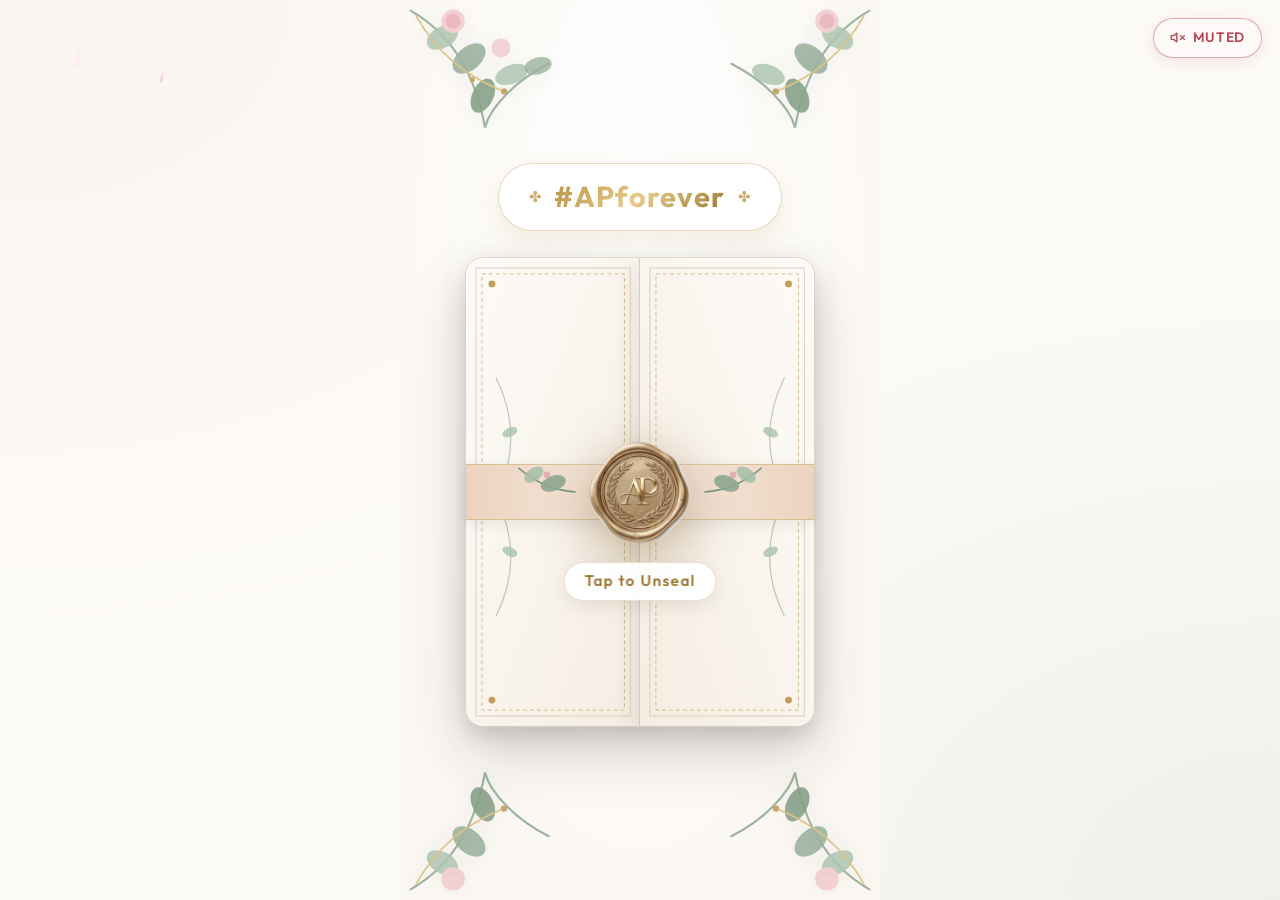
==== commit 15306f3f: "feat: add wedding invitation CSS styling and HTML structure" ====
--- a/index.html
+++ b/index.html
@@ -22,7 +22,7 @@
     rel="stylesheet">
 
   <!-- Stylesheets (Cache-busted for mobile browsers) -->
-  <link rel="stylesheet" href="./css/style.css?v=6.1" />
+  <link rel="stylesheet" href="./css/style.css?v=6.2" />
   <link rel="stylesheet" href="./css/envelope.css?v=4.0" />
   <link rel="stylesheet" href="./css/celebrate.css?v=1.0" />
 </head>
@@ -511,7 +511,7 @@
         <!-- With Best Compliments From Box -->
         <div class="compliments-box">
           <div class="compliments-title"><strong>With Best Compliments From</strong></div>
-          <div class="compliments-names"><strong>Mr. NK Dubey and Mrs. Madhuri Dubey</strong></div>
+          <div class="compliments-names"><strong>Mr. NK Dubey &amp; Mrs. Madhuri Dubey</strong></div>
           <div class="compliments-address">
             House No. 238, Sparsh Paradise, Phase II,<br>
             Rahimabad, Sarojini Nagar, Lucknow, Uttar Pradesh
--- a/css/style.css
+++ b/css/style.css
@@ -938,8 +938,9 @@
 /* Footer Compliments Box */
 .compliments-box {
   margin: 16px auto 6px;
-  max-width: 380px;
-  padding: 14px 18px;
+  max-width: 440px;
+  width: 100%;
+  padding: 14px 14px;
   background: rgba(255, 255, 255, 0.75);
   border: 1px solid var(--color-border-gold);
   border-radius: var(--radius-md);
@@ -977,11 +978,12 @@
 
 .compliments-names {
   font-family: var(--font-serif);
-  font-size: 1.24rem;
+  font-size: clamp(0.96rem, 4.2vw, 1.14rem);
   font-weight: 700;
   color: #1a2a1e;
   margin-bottom: 5px;
-  letter-spacing: 0.02em;
+  letter-spacing: 0.01em;
+  white-space: nowrap;
   -webkit-text-stroke: 0.25px currentColor;
 }
 
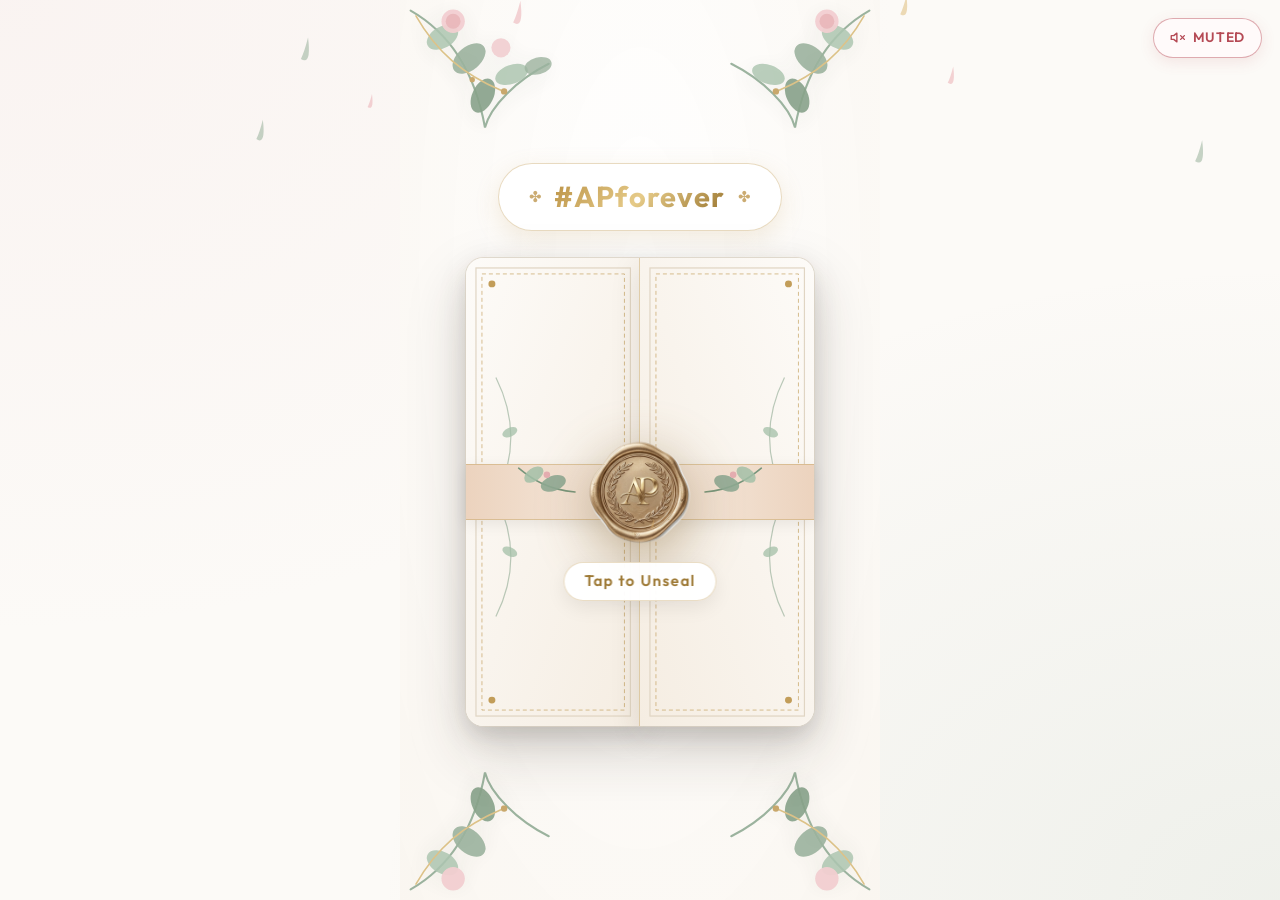
==== commit 212bac7c: "<subagent>add celebratory fireworks and blessings reveal animations to the wedding invitation</subag" ====
--- a/index.html
+++ b/index.html
@@ -24,7 +24,7 @@
   <!-- Stylesheets (Cache-busted for mobile browsers) -->
   <link rel="stylesheet" href="./css/style.css?v=6.2" />
   <link rel="stylesheet" href="./css/envelope.css?v=4.0" />
-  <link rel="stylesheet" href="./css/celebrate.css?v=1.0" />
+  <link rel="stylesheet" href="./css/celebrate.css?v=2.1" />
 </head>
 
 <body>
@@ -148,7 +148,7 @@
                 <!-- Sacred Artwork: Both hands originate flush from the left and right frame lines -->
                 <div class="divine-cutout-wrap framed-hands" id="divine-cutout-wrap">
                   <div class="divine-cutout-aura"></div>
-                  <img src="./assets/shiva_parvati_vivah_hands.png" alt="Shiva Parvati Vivah Divine Hands Union" class="divine-hands-cutout" id="divine-hands-cutout" />
+                  <img src="./assets/shiva_parvati_vivah_hands.png?v=3.0" alt="Shiva Parvati Vivah Divine Hands Union" class="divine-hands-cutout" id="divine-hands-cutout" />
                 </div>
 
                 <!-- Bottom Footer: Couple Names -->
@@ -299,7 +299,7 @@
           <!-- Celebrate Our Union Button (Multi-Rocket Salvo Celebration) -->
           <button class="btn-celebrate celebrate-theme-3" id="btn-celebrate" title="Click to launch celebration fireworks!">
             <span class="celebrate-icon">🌺</span>
-            <span class="celebrate-label">Celebrate Our Union</span>
+            <span class="celebrate-label">Click here to Celebrate Our Union</span>
           </button>
 
           <button class="btn-gold" id="btn-add-calendar">
@@ -544,7 +544,7 @@
   <script src="./js/envelope.js?v=3.9"></script>
   <script src="./js/countdown.js?v=2.2"></script>
   <script src="./js/schedule.js?v=2.4"></script>
-  <script src="./js/celebrate.js?v=1.0"></script>
+  <script src="./js/celebrate.js?v=2.0"></script>
   <script src="./js/guestbook.js?v=2.2"></script>
 
 </body>
--- a/css/celebrate.css
+++ b/css/celebrate.css
@@ -31,17 +31,43 @@
   gap: 10px;
   text-decoration: none;
   overflow: hidden;
-  transition: transform 0.25s cubic-bezier(0.34, 1.56, 0.64, 1), box-shadow 0.3s ease, filter 0.3s ease;
+  transition: box-shadow 0.3s ease, filter 0.3s ease, transform 0.25s cubic-bezier(0.22, 1, 0.36, 1);
   user-select: none;
   -webkit-tap-highlight-color: transparent;
+  transform: translateY(0);
 }
 
 .btn-celebrate:hover {
-  transform: translateY(-2px);
+  filter: brightness(1.06);
+}
+
+.btn-celebrate:focus,
+.btn-celebrate:focus-visible {
+  outline: none;
 }
 
 .btn-celebrate:active {
-  transform: translateY(1px) scale(0.97);
+  transform: translateY(2px) scale(0.96);
+}
+
+/* Single Smooth Click Animation: presses down, rebounds softly, and cleanly returns directly to resting place */
+.btn-celebrate.animate-celebrate-click {
+  animation: celebratePressReturn 0.5s cubic-bezier(0.22, 1, 0.36, 1) both;
+}
+
+@keyframes celebratePressReturn {
+  0% {
+    transform: translateY(0) scale(1);
+  }
+  28% {
+    transform: translateY(2.5px) scale(0.96);
+  }
+  65% {
+    transform: translateY(-0.8px) scale(1.012);
+  }
+  100% {
+    transform: translateY(0) scale(1);
+  }
 }
 
 /* Shimmer Light Reflection Sweep */
@@ -99,7 +125,26 @@
 }
 
 .btn-celebrate:hover .celebrate-icon {
-  transform: scale(1.22) rotate(-6deg);
+  transform: scale(1.15) rotate(-6deg);
+}
+
+.btn-celebrate.animate-celebrate-click .celebrate-icon {
+  animation: celebrateIconPulse 0.5s cubic-bezier(0.22, 1, 0.36, 1) both;
+}
+
+@keyframes celebrateIconPulse {
+  0% {
+    transform: scale(1) rotate(0deg);
+  }
+  28% {
+    transform: scale(1.22) rotate(-10deg);
+  }
+  65% {
+    transform: scale(1.06) rotate(3deg);
+  }
+  100% {
+    transform: scale(1) rotate(0deg);
+  }
 }
 
 .btn-celebrate .celebrate-label {
@@ -282,3 +327,13 @@
   margin-top: 2px;
   text-align: center;
 }
+
+@media (max-width: 420px) {
+  .btn-celebrate {
+    font-size: 0.84rem;
+    padding: 13px 16px;
+    gap: 8px;
+    white-space: nowrap;
+  }
+}
+
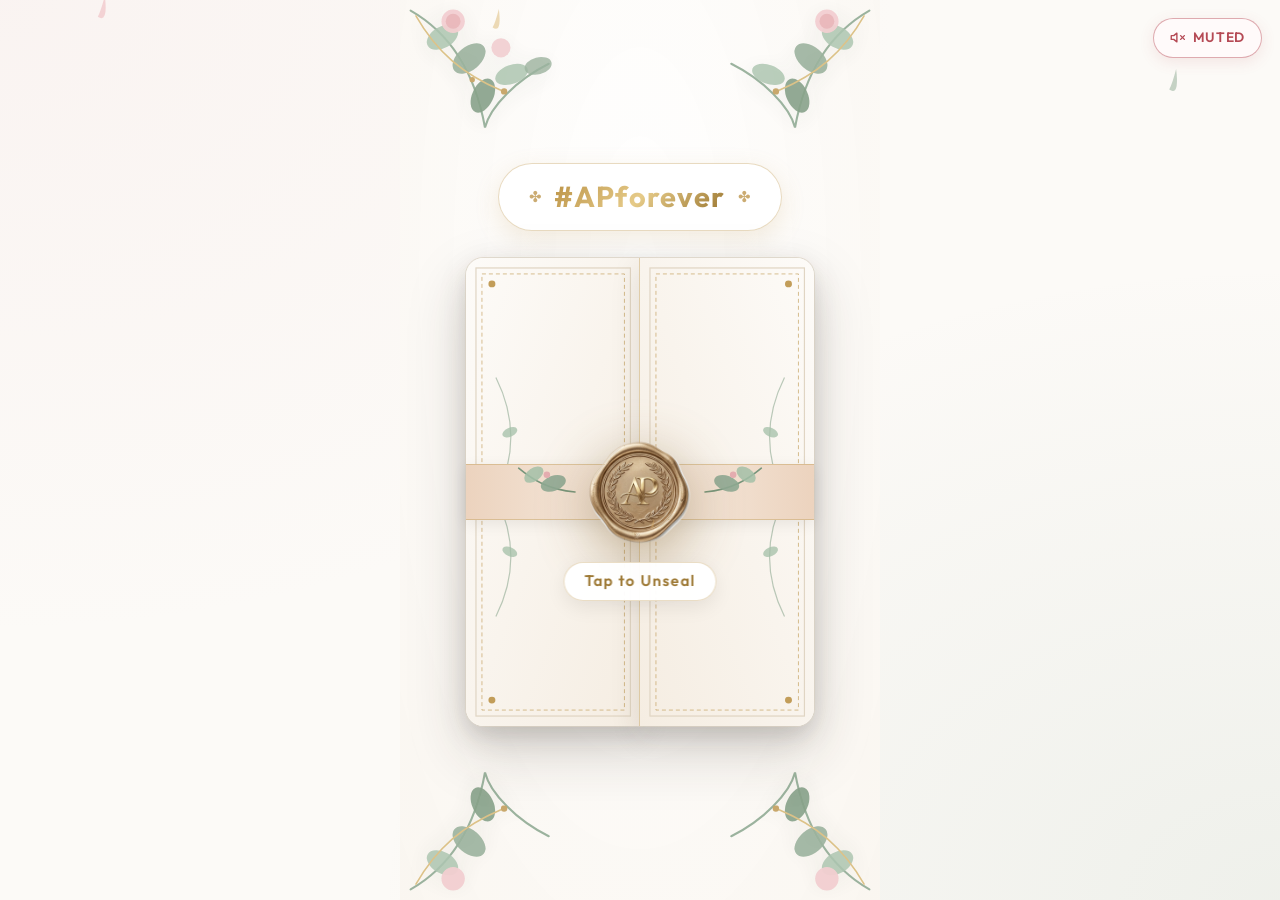
==== commit 440c3f26: "feat: add wedding invitation UI, styles, and guestbook logic" ====
--- a/index.html
+++ b/index.html
@@ -131,7 +131,8 @@
 
           <!-- Inside Royal Invitation Card (Revealed as palace doors open, then expands into full screen) -->
           <!-- Inside Royal Invitation Card (Floats Upwards upon unsealing) -->
-          <div class="envelope-invitation-card" id="envelope-card" style="padding: 0; overflow: hidden; background: transparent; border: none; opacity: 0; visibility: hidden;">
+          <div class="envelope-invitation-card" id="envelope-card"
+            style="padding: 0; overflow: hidden; background: transparent; border: none; opacity: 0; visibility: hidden;">
             <div class="divine-popup-card theme-botanical" id="active-divine-card">
               <!-- Matching Royal Theme Frame with Corner Flourishes -->
               <div class="divine-card-frame">
@@ -142,13 +143,15 @@
 
                 <!-- Center AP Monogram Logo: Positioned above and between the joining hands -->
                 <div class="divine-ap-logo-wrap framed-logo">
-                  <img src="./assets/ap_logo_brown.png" alt="AP Logo" class="divine-ap-logo-img" id="divine-ap-logo-img" />
+                  <img src="./assets/ap_logo_brown.png" alt="AP Logo" class="divine-ap-logo-img"
+                    id="divine-ap-logo-img" />
                 </div>
 
                 <!-- Sacred Artwork: Both hands originate flush from the left and right frame lines -->
                 <div class="divine-cutout-wrap framed-hands" id="divine-cutout-wrap">
                   <div class="divine-cutout-aura"></div>
-                  <img src="./assets/shiva_parvati_vivah_hands.png?v=3.0" alt="Shiva Parvati Vivah Divine Hands Union" class="divine-hands-cutout" id="divine-hands-cutout" />
+                  <img src="./assets/shiva_parvati_vivah_hands.png?v=3.0" alt="Shiva Parvati Vivah Divine Hands Union"
+                    class="divine-hands-cutout" id="divine-hands-cutout" />
                 </div>
 
                 <!-- Bottom Footer: Couple Names -->
@@ -297,7 +300,8 @@
         <!-- Action Buttons Grid -->
         <div class="cta-actions-group">
           <!-- Celebrate Our Union Button (Multi-Rocket Salvo Celebration) -->
-          <button class="btn-celebrate celebrate-theme-3" id="btn-celebrate" title="Click to launch celebration fireworks!">
+          <button class="btn-celebrate celebrate-theme-3" id="btn-celebrate"
+            title="Click to launch celebration fireworks!">
             <span class="celebrate-icon">🌺</span>
             <span class="celebrate-label">Click here to Celebrate Our Union</span>
           </button>
@@ -350,7 +354,8 @@
               <span class="milestone-time">06:00 PM</span>
               <div class="milestone-content">
                 <strong>Tilak Ceremony</strong>
-                <span>Sacred tilak rituals, auspicious blessings, and familial honor to sanctify the auspicious bond</span>
+                <span>Sacred tilak rituals, auspicious blessings, and familial honor to sanctify the auspicious
+                  bond</span>
                 <div class="milestone-attire-row">
                   <span class="milestone-attire-label">🟡 Attire: Royal Traditional / Festive Ethnic</span>
                   <div class="milestone-swatch-discs">
@@ -374,7 +379,8 @@
           <div class="ceremony-venue-box">
             <div class="venue-header-row">
               <span class="venue-name">📍 Akash's Residence</span>
-              <button class="btn-copy-address" onclick="copyAddress('House No. 238, Sparsh Paradise, Phase II, Rahimabad, Sarojini Nagar, Lucknow, Uttar Pradesh')">📋
+              <button class="btn-copy-address"
+                onclick="copyAddress('House No. 238, Sparsh Paradise, Phase II, Rahimabad, Sarojini Nagar, Lucknow, Uttar Pradesh')">📋
                 Copy</button>
             </div>
             House No. 238, Sparsh Paradise, Phase II,<br>
@@ -401,7 +407,8 @@
               <div class="milestone-content">
                 <strong>Baraat Nikasi</strong>
                 <span class="milestone-highlight-note">
-                  📌 <em>Please note: The baraat will set out from our residence on Friday, 20 November 2026, at 9:00 AM. Your timely presence is kindly requested.</em>
+                  📌 <em>Please note: The baraat will set out from our residence on Friday, 20 November 2026, at 9:00
+                    AM. Your timely presence is kindly requested.</em>
                 </span>
               </div>
             </div>
@@ -545,7 +552,30 @@
   <script src="./js/countdown.js?v=2.2"></script>
   <script src="./js/schedule.js?v=2.4"></script>
   <script src="./js/celebrate.js?v=2.0"></script>
-  <script src="./js/guestbook.js?v=2.2"></script>
+  <!-- Modal: Enter Guest Name for Liking -->
+  <div class="blessing-modal-backdrop" id="like-name-modal" style="display: none;" role="dialog" aria-modal="true"
+    aria-labelledby="like-name-title">
+    <div class="blessing-modal-card">
+      <button type="button" class="blessing-modal-close" id="like-name-modal-close"
+        aria-label="Close dialog">&times;</button>
+      <div class="blessing-modal-icon">🌸</div>
+      <h3 class="blessing-modal-title" id="like-name-title">Shower Your Love</h3>
+      <p class="blessing-modal-desc">Please share your name so Akash &amp; Pranshi know who liked this blessing:</p>
+      <form id="like-name-form">
+        <input type="text" id="like-guest-name-input" class="input-field" placeholder="Your Name (e.g. Priya Sharma)"
+          required maxlength="40" autocomplete="name" />
+        <div class="blessing-modal-actions">
+          <button type="submit" class="btn-shower btn-modal-confirm">
+            <span>❤️ Shower Love</span>
+          </button>
+          <button type="button" class="btn-modal-cancel" id="like-name-modal-cancel">Cancel</button>
+        </div>
+        <button type="button" class="btn-modal-anon" id="like-name-modal-anon">Like anonymously</button>
+      </form>
+    </div>
+  </div>
+
+  <script src="./js/guestbook.js?v=2.4"></script>
 
 </body>
 
--- a/css/style.css
+++ b/css/style.css
@@ -883,6 +883,259 @@
   font-weight: 500;
 }
 
+/* Wish Card Footer & Liked By List */
+.wish-footer {
+  display: flex;
+  align-items: center;
+  flex-wrap: wrap;
+  gap: 10px;
+  margin-top: 8px;
+}
+
+.wish-liked-by {
+  display: inline-flex;
+  align-items: center;
+  gap: 6px;
+  font-size: 0.8rem;
+  color: var(--color-text-muted);
+  background: rgba(234, 197, 200, 0.22);
+  padding: 4px 10px;
+  border-radius: var(--radius-pill);
+  cursor: pointer;
+  transition: all 0.2s ease;
+  user-select: none;
+}
+
+.wish-liked-by:hover {
+  background: rgba(234, 197, 200, 0.42);
+  transform: translateY(-1px);
+}
+
+.liked-by-text {
+  font-size: 0.78rem;
+  color: #59615b;
+}
+
+.liker-name {
+  color: var(--color-primary);
+  font-weight: 600;
+}
+
+.btn-more-likers {
+  background: none;
+  border: none;
+  padding: 0;
+  color: #8c424a;
+  text-decoration: underline;
+  cursor: pointer;
+  font-family: inherit;
+  font-size: inherit;
+  font-weight: 600;
+}
+
+/* Guest Identity Bar */
+.guest-identity-bar {
+  display: flex;
+  align-items: center;
+  justify-content: space-between;
+  font-size: 0.82rem;
+  color: var(--color-primary);
+  background: #fbf8f3;
+  border: 1px dashed rgba(194, 157, 89, 0.5);
+  border-radius: var(--radius-md);
+  padding: 8px 14px;
+  margin-bottom: 16px;
+}
+
+.identity-text {
+  display: flex;
+  align-items: center;
+  gap: 6px;
+}
+
+.identity-text strong {
+  color: var(--color-primary);
+  font-weight: 700;
+}
+
+.btn-change-identity {
+  background: none;
+  border: none;
+  color: var(--color-gold-dark);
+  font-size: 0.78rem;
+  font-weight: 600;
+  text-decoration: underline;
+  cursor: pointer;
+  padding: 2px 6px;
+}
+
+.btn-change-identity:hover {
+  color: var(--color-primary);
+}
+
+/* Modals: Name Prompt & View Likers */
+.blessing-modal-backdrop {
+  position: fixed;
+  inset: 0;
+  background: rgba(18, 25, 20, 0.6);
+  backdrop-filter: blur(6px);
+  -webkit-backdrop-filter: blur(6px);
+  display: flex;
+  align-items: center;
+  justify-content: center;
+  z-index: 10000;
+  padding: 16px;
+  animation: modalFadeIn 0.22s ease-out;
+}
+
+@keyframes modalFadeIn {
+  from { opacity: 0; }
+  to { opacity: 1; }
+}
+
+.blessing-modal-card {
+  background: #ffffff;
+  border-radius: var(--radius-lg);
+  border: 1px solid var(--color-border-gold);
+  box-shadow: 0 20px 50px rgba(0, 0, 0, 0.22);
+  width: 100%;
+  max-width: 380px;
+  padding: 26px 22px;
+  position: relative;
+  text-align: center;
+  animation: modalZoomIn 0.22s ease-out;
+}
+
+@keyframes modalZoomIn {
+  from { transform: scale(0.92); opacity: 0; }
+  to { transform: scale(1); opacity: 1; }
+}
+
+.blessing-modal-close {
+  position: absolute;
+  top: 14px;
+  right: 14px;
+  background: none;
+  border: none;
+  font-size: 1.5rem;
+  color: var(--color-text-muted);
+  cursor: pointer;
+  line-height: 1;
+  padding: 4px 8px;
+  border-radius: var(--radius-pill);
+  transition: all 0.2s ease;
+}
+
+.blessing-modal-close:hover {
+  color: var(--color-primary);
+  background: rgba(0, 0, 0, 0.05);
+}
+
+.blessing-modal-icon {
+  font-size: 2.2rem;
+  margin-bottom: 8px;
+}
+
+.blessing-modal-title {
+  font-family: var(--font-serif);
+  font-size: 1.45rem;
+  color: var(--color-primary);
+  margin-bottom: 6px;
+  font-weight: 700;
+}
+
+.blessing-modal-desc {
+  font-size: 0.88rem;
+  color: var(--color-text-muted);
+  margin-bottom: 18px;
+  line-height: 1.45;
+}
+
+.blessing-modal-actions {
+  display: flex;
+  gap: 10px;
+  margin-top: 14px;
+}
+
+.btn-modal-confirm {
+  flex: 1;
+  padding: 12px 16px;
+}
+
+.btn-modal-cancel,
+.btn-modal-close-action {
+  padding: 12px 18px;
+  border: 1px solid var(--color-border);
+  background: #fbf9f6;
+  border-radius: var(--radius-pill);
+  color: var(--color-text-muted);
+  font-family: var(--font-sans);
+  font-size: 0.88rem;
+  font-weight: 500;
+  cursor: pointer;
+  transition: all 0.2s ease;
+}
+
+.btn-modal-close-action {
+  width: 100%;
+}
+
+.btn-modal-cancel:hover,
+.btn-modal-close-action:hover {
+  background: #f0ece6;
+  color: var(--color-text);
+}
+
+.btn-modal-anon {
+  display: inline-block;
+  background: none;
+  border: none;
+  margin-top: 12px;
+  color: var(--color-text-muted);
+  font-size: 0.78rem;
+  text-decoration: underline;
+  cursor: pointer;
+  font-family: var(--font-sans);
+}
+
+.btn-modal-anon:hover {
+  color: var(--color-primary);
+}
+
+.blessing-likers-list {
+  max-height: 240px;
+  overflow-y: auto;
+  text-align: left;
+  display: flex;
+  flex-direction: column;
+  gap: 8px;
+  margin: 14px 0 6px 0;
+  padding-right: 4px;
+}
+
+.blessing-liker-item {
+  display: flex;
+  align-items: center;
+  gap: 10px;
+  padding: 10px 14px;
+  background: #fdfaf6;
+  border-radius: var(--radius-md);
+  border: 1px solid var(--color-border);
+  font-size: 0.9rem;
+  color: var(--color-primary);
+  font-weight: 600;
+}
+
+.blessing-liker-empty {
+  font-weight: normal;
+  color: var(--color-text-muted);
+  justify-content: center;
+}
+
+.blessing-liker-icon {
+  font-size: 0.95rem;
+}
+
 /* Empty Wishes State */
 .empty-wishes-state {
   text-align: center;
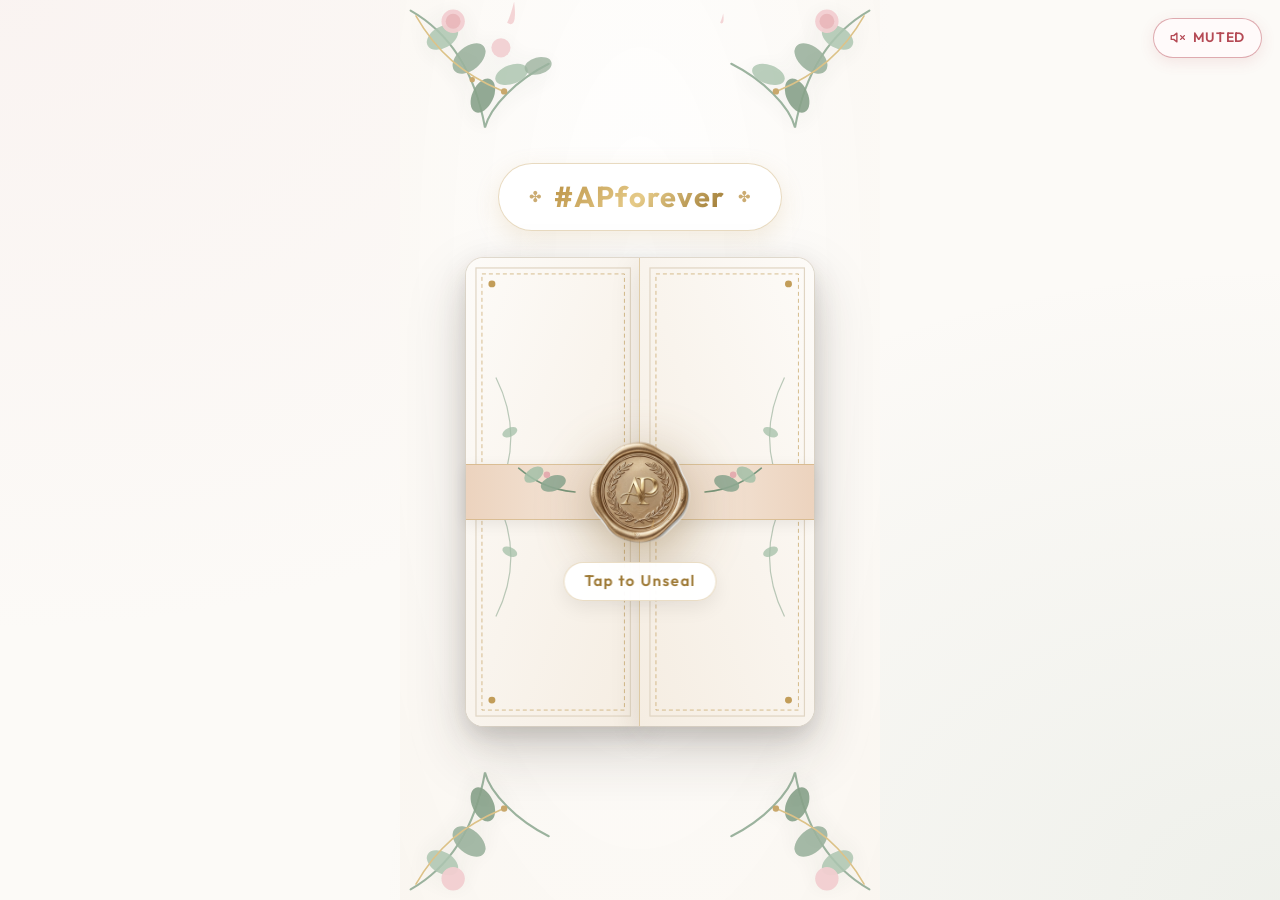
==== commit e463e183: "Revert "feat: add wedding invitation UI, styles, and guestbook logic" This reverts commit 440c3f2680" ====
--- a/index.html
+++ b/index.html
@@ -131,8 +131,7 @@
 
           <!-- Inside Royal Invitation Card (Revealed as palace doors open, then expands into full screen) -->
           <!-- Inside Royal Invitation Card (Floats Upwards upon unsealing) -->
-          <div class="envelope-invitation-card" id="envelope-card"
-            style="padding: 0; overflow: hidden; background: transparent; border: none; opacity: 0; visibility: hidden;">
+          <div class="envelope-invitation-card" id="envelope-card" style="padding: 0; overflow: hidden; background: transparent; border: none; opacity: 0; visibility: hidden;">
             <div class="divine-popup-card theme-botanical" id="active-divine-card">
               <!-- Matching Royal Theme Frame with Corner Flourishes -->
               <div class="divine-card-frame">
@@ -143,15 +142,13 @@
 
                 <!-- Center AP Monogram Logo: Positioned above and between the joining hands -->
                 <div class="divine-ap-logo-wrap framed-logo">
-                  <img src="./assets/ap_logo_brown.png" alt="AP Logo" class="divine-ap-logo-img"
-                    id="divine-ap-logo-img" />
+                  <img src="./assets/ap_logo_brown.png" alt="AP Logo" class="divine-ap-logo-img" id="divine-ap-logo-img" />
                 </div>
 
                 <!-- Sacred Artwork: Both hands originate flush from the left and right frame lines -->
                 <div class="divine-cutout-wrap framed-hands" id="divine-cutout-wrap">
                   <div class="divine-cutout-aura"></div>
-                  <img src="./assets/shiva_parvati_vivah_hands.png?v=3.0" alt="Shiva Parvati Vivah Divine Hands Union"
-                    class="divine-hands-cutout" id="divine-hands-cutout" />
+                  <img src="./assets/shiva_parvati_vivah_hands.png?v=3.0" alt="Shiva Parvati Vivah Divine Hands Union" class="divine-hands-cutout" id="divine-hands-cutout" />
                 </div>
 
                 <!-- Bottom Footer: Couple Names -->
@@ -300,8 +297,7 @@
         <!-- Action Buttons Grid -->
         <div class="cta-actions-group">
           <!-- Celebrate Our Union Button (Multi-Rocket Salvo Celebration) -->
-          <button class="btn-celebrate celebrate-theme-3" id="btn-celebrate"
-            title="Click to launch celebration fireworks!">
+          <button class="btn-celebrate celebrate-theme-3" id="btn-celebrate" title="Click to launch celebration fireworks!">
             <span class="celebrate-icon">🌺</span>
             <span class="celebrate-label">Click here to Celebrate Our Union</span>
           </button>
@@ -354,8 +350,7 @@
               <span class="milestone-time">06:00 PM</span>
               <div class="milestone-content">
                 <strong>Tilak Ceremony</strong>
-                <span>Sacred tilak rituals, auspicious blessings, and familial honor to sanctify the auspicious
-                  bond</span>
+                <span>Sacred tilak rituals, auspicious blessings, and familial honor to sanctify the auspicious bond</span>
                 <div class="milestone-attire-row">
                   <span class="milestone-attire-label">🟡 Attire: Royal Traditional / Festive Ethnic</span>
                   <div class="milestone-swatch-discs">
@@ -379,8 +374,7 @@
           <div class="ceremony-venue-box">
             <div class="venue-header-row">
               <span class="venue-name">📍 Akash's Residence</span>
-              <button class="btn-copy-address"
-                onclick="copyAddress('House No. 238, Sparsh Paradise, Phase II, Rahimabad, Sarojini Nagar, Lucknow, Uttar Pradesh')">📋
+              <button class="btn-copy-address" onclick="copyAddress('House No. 238, Sparsh Paradise, Phase II, Rahimabad, Sarojini Nagar, Lucknow, Uttar Pradesh')">📋
                 Copy</button>
             </div>
             House No. 238, Sparsh Paradise, Phase II,<br>
@@ -407,8 +401,7 @@
               <div class="milestone-content">
                 <strong>Baraat Nikasi</strong>
                 <span class="milestone-highlight-note">
-                  📌 <em>Please note: The baraat will set out from our residence on Friday, 20 November 2026, at 9:00
-                    AM. Your timely presence is kindly requested.</em>
+                  📌 <em>Please note: The baraat will set out from our residence on Friday, 20 November 2026, at 9:00 AM. Your timely presence is kindly requested.</em>
                 </span>
               </div>
             </div>
@@ -552,30 +545,7 @@
   <script src="./js/countdown.js?v=2.2"></script>
   <script src="./js/schedule.js?v=2.4"></script>
   <script src="./js/celebrate.js?v=2.0"></script>
-  <!-- Modal: Enter Guest Name for Liking -->
-  <div class="blessing-modal-backdrop" id="like-name-modal" style="display: none;" role="dialog" aria-modal="true"
-    aria-labelledby="like-name-title">
-    <div class="blessing-modal-card">
-      <button type="button" class="blessing-modal-close" id="like-name-modal-close"
-        aria-label="Close dialog">&times;</button>
-      <div class="blessing-modal-icon">🌸</div>
-      <h3 class="blessing-modal-title" id="like-name-title">Shower Your Love</h3>
-      <p class="blessing-modal-desc">Please share your name so Akash &amp; Pranshi know who liked this blessing:</p>
-      <form id="like-name-form">
-        <input type="text" id="like-guest-name-input" class="input-field" placeholder="Your Name (e.g. Priya Sharma)"
-          required maxlength="40" autocomplete="name" />
-        <div class="blessing-modal-actions">
-          <button type="submit" class="btn-shower btn-modal-confirm">
-            <span>❤️ Shower Love</span>
-          </button>
-          <button type="button" class="btn-modal-cancel" id="like-name-modal-cancel">Cancel</button>
-        </div>
-        <button type="button" class="btn-modal-anon" id="like-name-modal-anon">Like anonymously</button>
-      </form>
-    </div>
-  </div>
-
-  <script src="./js/guestbook.js?v=2.4"></script>
+  <script src="./js/guestbook.js?v=2.2"></script>
 
 </body>
 
--- a/css/style.css
+++ b/css/style.css
@@ -883,259 +883,6 @@
   font-weight: 500;
 }
 
-/* Wish Card Footer & Liked By List */
-.wish-footer {
-  display: flex;
-  align-items: center;
-  flex-wrap: wrap;
-  gap: 10px;
-  margin-top: 8px;
-}
-
-.wish-liked-by {
-  display: inline-flex;
-  align-items: center;
-  gap: 6px;
-  font-size: 0.8rem;
-  color: var(--color-text-muted);
-  background: rgba(234, 197, 200, 0.22);
-  padding: 4px 10px;
-  border-radius: var(--radius-pill);
-  cursor: pointer;
-  transition: all 0.2s ease;
-  user-select: none;
-}
-
-.wish-liked-by:hover {
-  background: rgba(234, 197, 200, 0.42);
-  transform: translateY(-1px);
-}
-
-.liked-by-text {
-  font-size: 0.78rem;
-  color: #59615b;
-}
-
-.liker-name {
-  color: var(--color-primary);
-  font-weight: 600;
-}
-
-.btn-more-likers {
-  background: none;
-  border: none;
-  padding: 0;
-  color: #8c424a;
-  text-decoration: underline;
-  cursor: pointer;
-  font-family: inherit;
-  font-size: inherit;
-  font-weight: 600;
-}
-
-/* Guest Identity Bar */
-.guest-identity-bar {
-  display: flex;
-  align-items: center;
-  justify-content: space-between;
-  font-size: 0.82rem;
-  color: var(--color-primary);
-  background: #fbf8f3;
-  border: 1px dashed rgba(194, 157, 89, 0.5);
-  border-radius: var(--radius-md);
-  padding: 8px 14px;
-  margin-bottom: 16px;
-}
-
-.identity-text {
-  display: flex;
-  align-items: center;
-  gap: 6px;
-}
-
-.identity-text strong {
-  color: var(--color-primary);
-  font-weight: 700;
-}
-
-.btn-change-identity {
-  background: none;
-  border: none;
-  color: var(--color-gold-dark);
-  font-size: 0.78rem;
-  font-weight: 600;
-  text-decoration: underline;
-  cursor: pointer;
-  padding: 2px 6px;
-}
-
-.btn-change-identity:hover {
-  color: var(--color-primary);
-}
-
-/* Modals: Name Prompt & View Likers */
-.blessing-modal-backdrop {
-  position: fixed;
-  inset: 0;
-  background: rgba(18, 25, 20, 0.6);
-  backdrop-filter: blur(6px);
-  -webkit-backdrop-filter: blur(6px);
-  display: flex;
-  align-items: center;
-  justify-content: center;
-  z-index: 10000;
-  padding: 16px;
-  animation: modalFadeIn 0.22s ease-out;
-}
-
-@keyframes modalFadeIn {
-  from { opacity: 0; }
-  to { opacity: 1; }
-}
-
-.blessing-modal-card {
-  background: #ffffff;
-  border-radius: var(--radius-lg);
-  border: 1px solid var(--color-border-gold);
-  box-shadow: 0 20px 50px rgba(0, 0, 0, 0.22);
-  width: 100%;
-  max-width: 380px;
-  padding: 26px 22px;
-  position: relative;
-  text-align: center;
-  animation: modalZoomIn 0.22s ease-out;
-}
-
-@keyframes modalZoomIn {
-  from { transform: scale(0.92); opacity: 0; }
-  to { transform: scale(1); opacity: 1; }
-}
-
-.blessing-modal-close {
-  position: absolute;
-  top: 14px;
-  right: 14px;
-  background: none;
-  border: none;
-  font-size: 1.5rem;
-  color: var(--color-text-muted);
-  cursor: pointer;
-  line-height: 1;
-  padding: 4px 8px;
-  border-radius: var(--radius-pill);
-  transition: all 0.2s ease;
-}
-
-.blessing-modal-close:hover {
-  color: var(--color-primary);
-  background: rgba(0, 0, 0, 0.05);
-}
-
-.blessing-modal-icon {
-  font-size: 2.2rem;
-  margin-bottom: 8px;
-}
-
-.blessing-modal-title {
-  font-family: var(--font-serif);
-  font-size: 1.45rem;
-  color: var(--color-primary);
-  margin-bottom: 6px;
-  font-weight: 700;
-}
-
-.blessing-modal-desc {
-  font-size: 0.88rem;
-  color: var(--color-text-muted);
-  margin-bottom: 18px;
-  line-height: 1.45;
-}
-
-.blessing-modal-actions {
-  display: flex;
-  gap: 10px;
-  margin-top: 14px;
-}
-
-.btn-modal-confirm {
-  flex: 1;
-  padding: 12px 16px;
-}
-
-.btn-modal-cancel,
-.btn-modal-close-action {
-  padding: 12px 18px;
-  border: 1px solid var(--color-border);
-  background: #fbf9f6;
-  border-radius: var(--radius-pill);
-  color: var(--color-text-muted);
-  font-family: var(--font-sans);
-  font-size: 0.88rem;
-  font-weight: 500;
-  cursor: pointer;
-  transition: all 0.2s ease;
-}
-
-.btn-modal-close-action {
-  width: 100%;
-}
-
-.btn-modal-cancel:hover,
-.btn-modal-close-action:hover {
-  background: #f0ece6;
-  color: var(--color-text);
-}
-
-.btn-modal-anon {
-  display: inline-block;
-  background: none;
-  border: none;
-  margin-top: 12px;
-  color: var(--color-text-muted);
-  font-size: 0.78rem;
-  text-decoration: underline;
-  cursor: pointer;
-  font-family: var(--font-sans);
-}
-
-.btn-modal-anon:hover {
-  color: var(--color-primary);
-}
-
-.blessing-likers-list {
-  max-height: 240px;
-  overflow-y: auto;
-  text-align: left;
-  display: flex;
-  flex-direction: column;
-  gap: 8px;
-  margin: 14px 0 6px 0;
-  padding-right: 4px;
-}
-
-.blessing-liker-item {
-  display: flex;
-  align-items: center;
-  gap: 10px;
-  padding: 10px 14px;
-  background: #fdfaf6;
-  border-radius: var(--radius-md);
-  border: 1px solid var(--color-border);
-  font-size: 0.9rem;
-  color: var(--color-primary);
-  font-weight: 600;
-}
-
-.blessing-liker-empty {
-  font-weight: normal;
-  color: var(--color-text-muted);
-  justify-content: center;
-}
-
-.blessing-liker-icon {
-  font-size: 0.95rem;
-}
-
 /* Empty Wishes State */
 .empty-wishes-state {
   text-align: center;
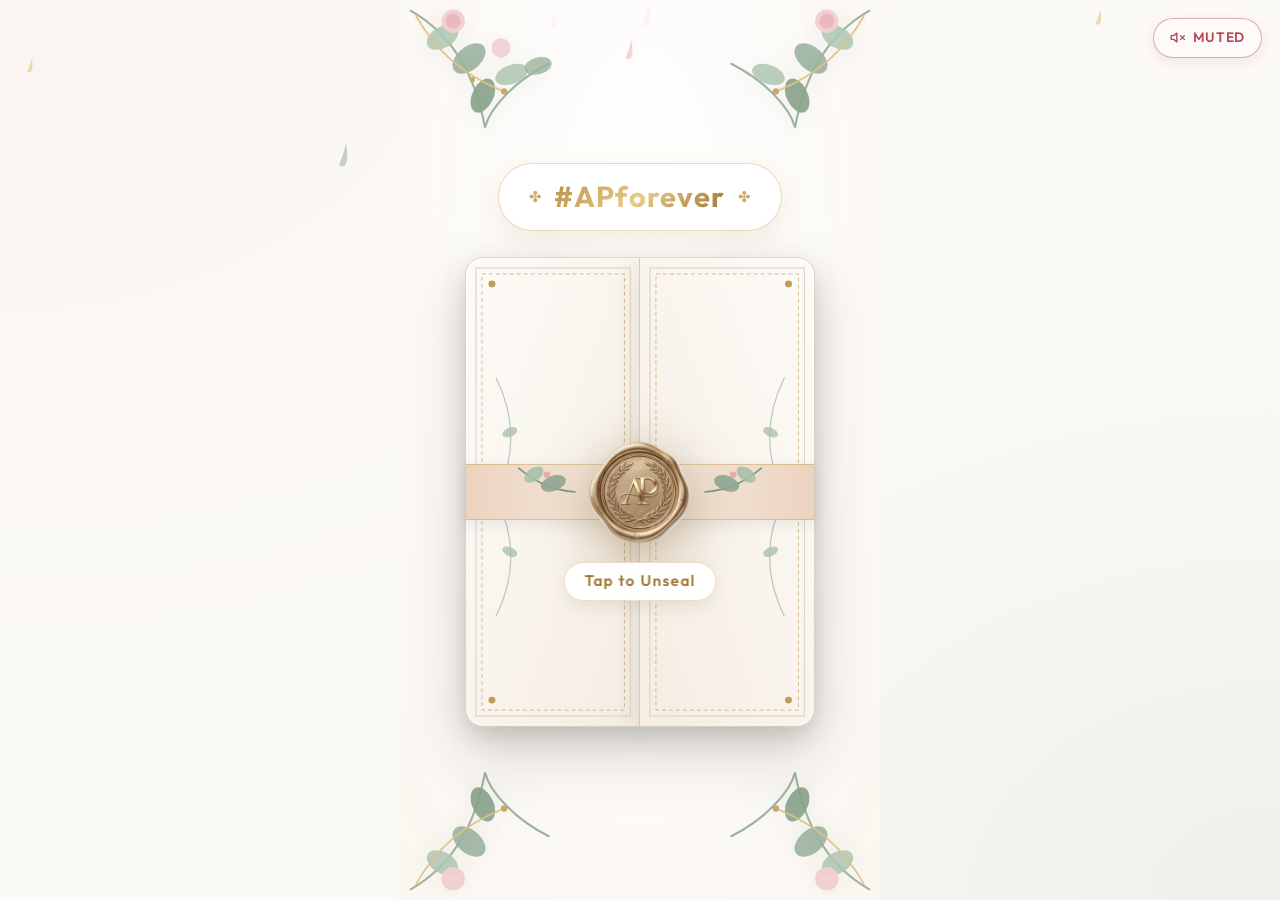
==== commit 5e3319e3: "feat: implement 5-step guestbook blessing moderation with Google Sheets checkbox approval and email " ====
--- a/index.html
+++ b/index.html
@@ -467,10 +467,20 @@
             <input type="text" id="guest-name" class="input-field" placeholder="Your Name" required />
             <textarea id="guest-message" class="textarea-field"
               placeholder="Share your heartfelt blessing or warm message for the couple..." required></textarea>
-            <button type="submit" class="btn-shower">
+            <button type="submit" class="btn-shower" id="btn-shower-submit">
               <span>🌸 Shower Blessings on Akash & Pranshi</span>
             </button>
           </form>
+
+          <!-- Blessing Submission Confirmation Notice (Pending Moderation) -->
+          <div class="blessing-success-banner" id="blessing-success-banner" style="display: none;" role="status">
+            <div class="success-banner-badge">🌸 Sent with Love</div>
+            <h4 class="success-banner-title">Thank you for your blessings!</h4>
+            <p class="success-banner-text" id="success-banner-text">
+              Your heartfelt blessing has been received and will appear on the wall once reviewed by Akash &amp; Pranshi.
+            </p>
+            <button type="button" class="btn-dismiss-banner" id="btn-dismiss-banner">Write another blessing</button>
+          </div>
 
           <!-- Wishes Stream -->
           <div class="wishes-stream" id="wishes-stream">
@@ -545,7 +555,7 @@
   <script src="./js/countdown.js?v=2.2"></script>
   <script src="./js/schedule.js?v=2.4"></script>
   <script src="./js/celebrate.js?v=2.0"></script>
-  <script src="./js/guestbook.js?v=2.2"></script>
+  <script src="./js/guestbook.js?v=3.0"></script>
 
 </body>
 
--- a/css/style.css
+++ b/css/style.css
@@ -806,6 +806,85 @@
   box-shadow: 0 10px 25px rgba(194, 157, 89, 0.35);
 }
 
+.btn-shower:disabled {
+  opacity: 0.72;
+  cursor: not-allowed;
+  transform: none !important;
+  box-shadow: none !important;
+}
+
+/* Blessing Moderation Confirmation Banner */
+.blessing-success-banner {
+  background: #fdfbf7;
+  border: 1.5px solid #dfbe7d;
+  border-radius: var(--radius-md);
+  padding: 22px 20px;
+  margin-bottom: 24px;
+  text-align: center;
+  box-shadow: 0 6px 20px rgba(194, 157, 89, 0.12);
+  animation: bannerSlideDown 0.4s ease-out forwards;
+}
+
+@keyframes bannerSlideDown {
+  from {
+    opacity: 0;
+    transform: translateY(-10px);
+  }
+  to {
+    opacity: 1;
+    transform: translateY(0);
+  }
+}
+
+.success-banner-badge {
+  display: inline-block;
+  background: rgba(194, 157, 89, 0.15);
+  color: #8c6a2b;
+  font-size: 0.75rem;
+  font-weight: 700;
+  letter-spacing: 0.5px;
+  padding: 4px 12px;
+  border-radius: var(--radius-pill);
+  margin-bottom: 10px;
+  text-transform: uppercase;
+}
+
+.success-banner-title {
+  font-family: var(--font-serif);
+  font-size: 1.2rem;
+  font-weight: 700;
+  color: #202b23;
+  margin-bottom: 6px;
+}
+
+.success-banner-text {
+  font-size: 0.88rem;
+  color: #4a544c;
+  line-height: 1.55;
+  margin-bottom: 14px;
+  max-width: 480px;
+  margin-left: auto;
+  margin-right: auto;
+}
+
+.btn-dismiss-banner {
+  background: transparent;
+  border: 1px solid #c29d59;
+  color: #8c6a2b;
+  padding: 6px 18px;
+  border-radius: var(--radius-pill);
+  font-family: var(--font-sans);
+  font-size: 0.8rem;
+  font-weight: 600;
+  cursor: pointer;
+  transition: all 0.25s ease;
+}
+
+.btn-dismiss-banner:hover {
+  background: #c29d59;
+  color: #ffffff;
+}
+
 /* Live Wish Cards List */
 .wishes-stream {
   display: flex;
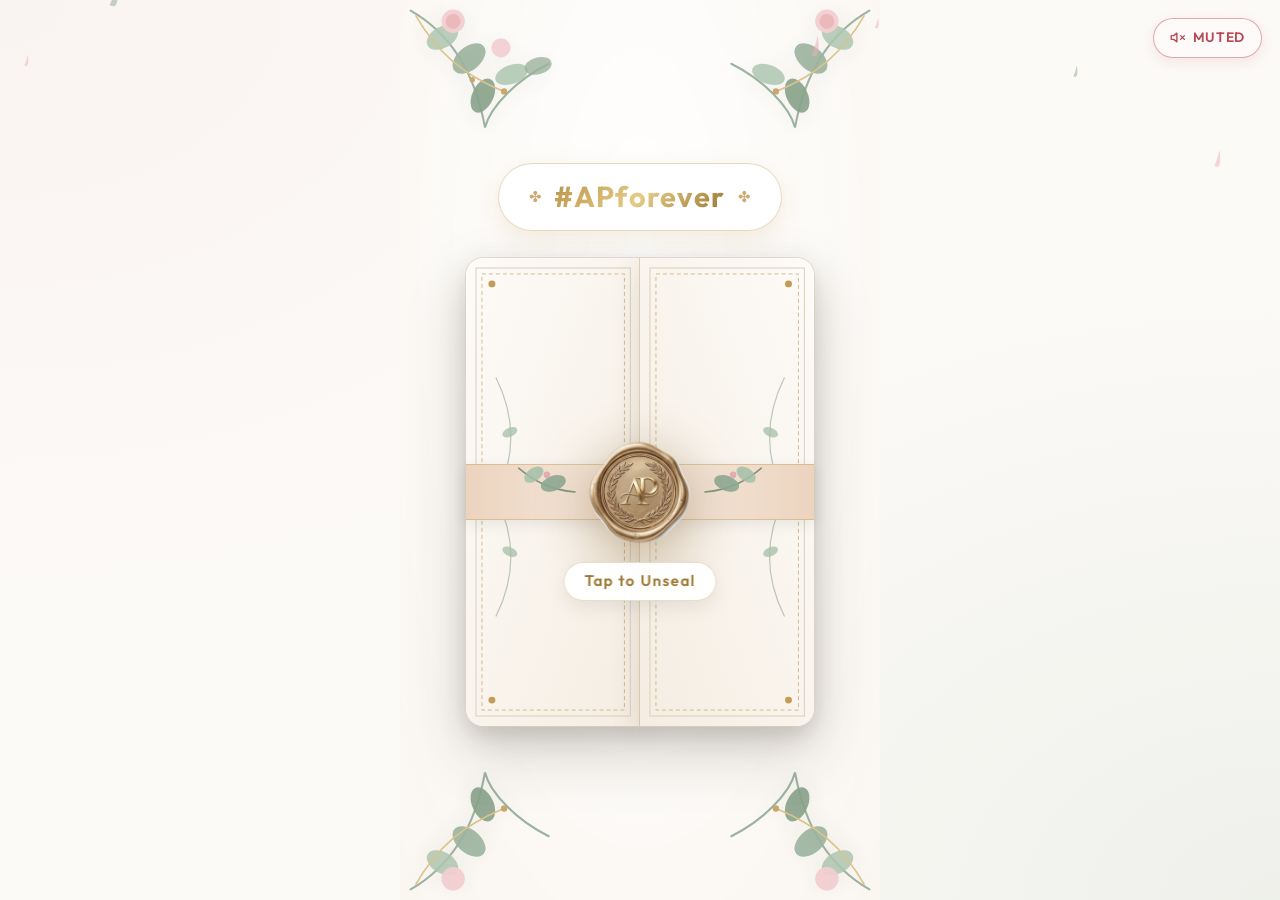
==== commit 4baddd4b: "style: simplify blessing confirmation message to 'Thank you for your blessings!'" ====
--- a/index.html
+++ b/index.html
@@ -472,14 +472,9 @@
             </button>
           </form>
 
-          <!-- Blessing Submission Confirmation Notice (Pending Moderation) -->
+          <!-- Blessing Submission Confirmation Notice -->
           <div class="blessing-success-banner" id="blessing-success-banner" style="display: none;" role="status">
-            <div class="success-banner-badge">🌸 Sent with Love</div>
-            <h4 class="success-banner-title">Thank you for your blessings!</h4>
-            <p class="success-banner-text" id="success-banner-text">
-              Your heartfelt blessing has been received and will appear on the wall once reviewed by Akash &amp; Pranshi.
-            </p>
-            <button type="button" class="btn-dismiss-banner" id="btn-dismiss-banner">Write another blessing</button>
+            <h4 class="success-banner-title">🌸 Thank you for your blessings!</h4>
           </div>
 
           <!-- Wishes Stream -->
@@ -555,7 +550,7 @@
   <script src="./js/countdown.js?v=2.2"></script>
   <script src="./js/schedule.js?v=2.4"></script>
   <script src="./js/celebrate.js?v=2.0"></script>
-  <script src="./js/guestbook.js?v=3.0"></script>
+  <script src="./js/guestbook.js?v=3.1"></script>
 
 </body>
 
--- a/css/style.css
+++ b/css/style.css
@@ -813,22 +813,22 @@
   box-shadow: none !important;
 }
 
-/* Blessing Moderation Confirmation Banner */
+/* Blessing Confirmation Notice */
 .blessing-success-banner {
   background: #fdfbf7;
   border: 1.5px solid #dfbe7d;
   border-radius: var(--radius-md);
-  padding: 22px 20px;
-  margin-bottom: 24px;
+  padding: 14px 20px;
+  margin-bottom: 20px;
   text-align: center;
-  box-shadow: 0 6px 20px rgba(194, 157, 89, 0.12);
-  animation: bannerSlideDown 0.4s ease-out forwards;
+  box-shadow: 0 4px 16px rgba(194, 157, 89, 0.12);
+  animation: bannerSlideDown 0.35s ease-out forwards;
 }
 
 @keyframes bannerSlideDown {
   from {
     opacity: 0;
-    transform: translateY(-10px);
+    transform: translateY(-8px);
   }
   to {
     opacity: 1;
@@ -836,53 +836,17 @@
   }
 }
 
-.success-banner-badge {
-  display: inline-block;
-  background: rgba(194, 157, 89, 0.15);
-  color: #8c6a2b;
-  font-size: 0.75rem;
-  font-weight: 700;
-  letter-spacing: 0.5px;
-  padding: 4px 12px;
-  border-radius: var(--radius-pill);
-  margin-bottom: 10px;
-  text-transform: uppercase;
-}
-
 .success-banner-title {
   font-family: var(--font-serif);
-  font-size: 1.2rem;
+  font-size: 1.15rem;
   font-weight: 700;
   color: #202b23;
-  margin-bottom: 6px;
-}
-
-.success-banner-text {
-  font-size: 0.88rem;
-  color: #4a544c;
-  line-height: 1.55;
-  margin-bottom: 14px;
-  max-width: 480px;
-  margin-left: auto;
-  margin-right: auto;
-}
-
-.btn-dismiss-banner {
-  background: transparent;
-  border: 1px solid #c29d59;
-  color: #8c6a2b;
-  padding: 6px 18px;
-  border-radius: var(--radius-pill);
-  font-family: var(--font-sans);
-  font-size: 0.8rem;
-  font-weight: 600;
-  cursor: pointer;
-  transition: all 0.25s ease;
-}
-
-.btn-dismiss-banner:hover {
-  background: #c29d59;
-  color: #ffffff;
+  margin: 0;
+  display: flex;
+  align-items: center;
+  justify-content: center;
+  gap: 8px;
+}
 }
 
 /* Live Wish Cards List */
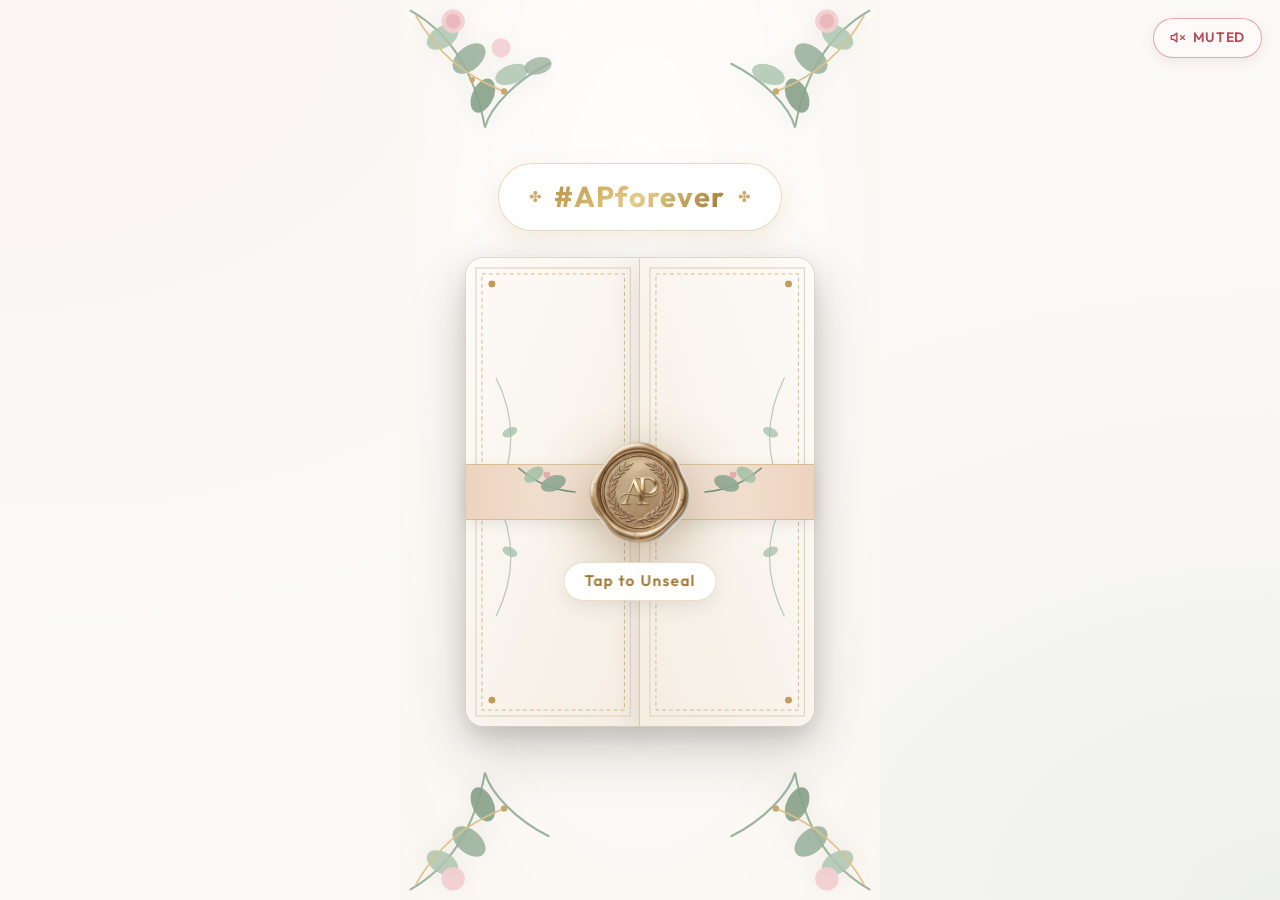
==== commit 12b0c542: "feat: remove like/unlike feature from blessings guestbook" ====
--- a/index.html
+++ b/index.html
@@ -550,7 +550,7 @@
   <script src="./js/countdown.js?v=2.2"></script>
   <script src="./js/schedule.js?v=2.4"></script>
   <script src="./js/celebrate.js?v=2.0"></script>
-  <script src="./js/guestbook.js?v=3.1"></script>
+  <script src="./js/guestbook.js?v=3.2"></script>
 
 </body>
 
--- a/css/style.css
+++ b/css/style.css
@@ -847,7 +847,6 @@
   justify-content: center;
   gap: 8px;
 }
-}
 
 /* Live Wish Cards List */
 .wishes-stream {
@@ -888,42 +887,10 @@
 }
 
 .wish-text {
-  font-size: 0.9rem;
+  font-size: 0.92rem;
   color: #3b423d;
-  line-height: 1.5;
-  margin-bottom: 10px;
-}
-
-.wish-heart-btn {
-  background: #fdfbf7;
-  border: 1px solid rgba(234, 197, 200, 0.8);
-  color: #8c424a;
-  padding: 5px 12px;
-  border-radius: var(--radius-pill);
-  font-size: 0.78rem;
-  font-weight: 600;
-  cursor: pointer;
-  display: inline-flex;
-  align-items: center;
-  gap: 6px;
-  transition: all 0.25s ease;
-}
-
-.wish-heart-btn:hover {
-  background: rgba(234, 197, 200, 0.35);
-  transform: scale(1.03);
-}
-
-.wish-heart-btn.liked {
-  background: #b54a55;
-  color: #ffffff;
-  border-color: #b54a55;
-  box-shadow: 0 3px 10px rgba(181, 74, 85, 0.3);
-}
-
-.like-text {
-  font-size: 0.75rem;
-  font-weight: 500;
+  line-height: 1.55;
+  margin-bottom: 0;
 }
 
 /* Empty Wishes State */
